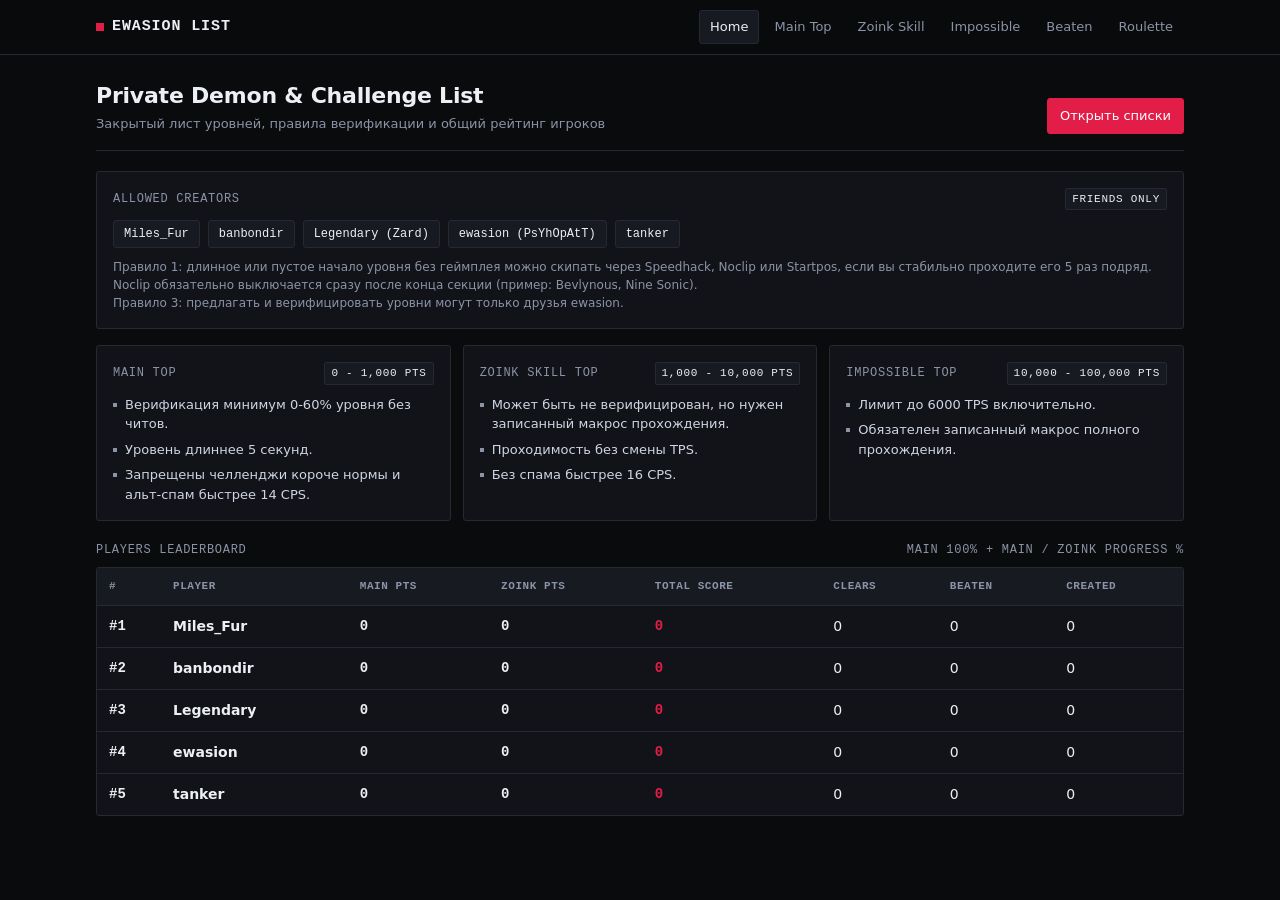
==== index.html @ d9c7afc1 "1" ====
<!DOCTYPE html>
<html lang="ru">
<head>
  <meta charset="UTF-8">
  <meta name="viewport" content="width=device-width, initial-scale=1.0">
  <title>Private GD List</title>
  <link rel="stylesheet" href="page.css">
</head>
<body>
  <header class="topbar">
    <div class="topbar-inner">
      <a href="index.html" class="brand"><span class="brand-mark"></span>EWASION LIST</a>
      <nav class="nav">
        <a href="index.html" class="active">Home</a>
        <a href="list.html#main">Main Top</a>
        <a href="list.html#zoink">Zoink Skill</a>
        <a href="list.html#impossible">Impossible</a>
        <a href="list.html#beaten">Beaten</a>
        <a href="roulette.html">Roulette</a>
      </nav>
    </div>
  </header>

  <main class="wrap" id="home-view">
    <div class="page-head">
      <div>
        <h1>Private Demon & Challenge List</h1>
        <p>Закрытый лист уровней, правила верификации и общий рейтинг игроков</p>
      </div>
      <a href="list.html#main" class="btn btn-primary">Открыть списки</a>
    </div>

    <div class="card" style="margin-bottom: 16px;">
      <div class="card-title">
        <span>Allowed Creators</span>
        <span class="range-tag">Friends Only</span>
      </div>
      <div class="creators-row">
        <span class="pill">Miles_Fur</span>
        <span class="pill">banbondir</span>
        <span class="pill">Legendary (Zard)</span>
        <span class="pill">ewasion (PsYhOpAtT)</span>
        <span class="pill">tanker</span>
      </div>
      <p class="muted" style="margin-top: 10px; font-size: 12px;">
        Правило 1: длинное или пустое начало уровня без геймплея можно скипать через Speedhack, Noclip или Startpos, если вы стабильно проходите его 5 раз подряд. Noclip обязательно выключается сразу после конца секции (пример: Bevlynous, Nine Sonic).<br>
        Правило 3: предлагать и верифицировать уровни могут только друзья ewasion.
      </p>
    </div>

    <div class="grid-3">
      <div class="card">
        <div class="card-title">
          <span>Main Top</span>
          <span class="range-tag">0 - 1,000 pts</span>
        </div>
        <ul class="rules-list">
          <li>Верификация минимум 0-60% уровня без читов.</li>
          <li>Уровень длиннее 5 секунд.</li>
          <li>Запрещены челленджи короче нормы и альт-спам быстрее 14 CPS.</li>
        </ul>
      </div>

      <div class="card">
        <div class="card-title">
          <span>Zoink Skill Top</span>
          <span class="range-tag">1,000 - 10,000 pts</span>
        </div>
        <ul class="rules-list">
          <li>Может быть не верифицирован, но нужен записанный макрос прохождения.</li>
          <li>Проходимость без смены TPS.</li>
          <li>Без спама быстрее 16 CPS.</li>
        </ul>
      </div>

      <div class="card">
        <div class="card-title">
          <span>Impossible Top</span>
          <span class="range-tag">10,000 - 100,000 pts</span>
        </div>
        <ul class="rules-list">
          <li>Лимит до 6000 TPS включительно.</li>
          <li>Обязателен записанный макрос полного прохождения.</li>
        </ul>
      </div>
    </div>

    <div class="card-title" style="margin-bottom: 8px;">
      <span>Players Leaderboard</span>
      <span class="muted">Main 100% + Main / Zoink progress %</span>
    </div>
    <div class="table-wrap">
      <table>
        <thead>
          <tr>
            <th>#</th>
            <th>Player</th>
            <th>Main Pts</th>
            <th>Zoink Pts</th>
            <th>Total Score</th>
            <th>Clears</th>
            <th>Beaten</th>
            <th>Created</th>
          </tr>
        </thead>
        <tbody id="leaderboard-body"></tbody>
      </table>
    </div>
  </main>

  <script src="data/mainlist.js"></script>
  <script src="data/zoinklist.js"></script>
  <script src="data/imposlist.js"></script>
  <script src="data/beatenlist.js"></script>
  <script src="script.js"></script>
</body>
</html>
---- page.css ----
:root {
  --bg: #0a0b0d;
  --surface: #111318;
  --surface-2: #171a21;
  --border: #242934;
  --text: #eceff4;
  --muted: #8b93a6;
  --accent: #e11d48;
  --hell: #ef4444;
  --gold: #eab308;
  --silver: #94a3b8;
  --bronze: #d97706;
  --rock: #64748b;
  --ok: #22c55e;
  --mono: "JetBrains Mono", "Consolas", "Courier New", monospace;
  --sans: system-ui, -apple-system, "Segoe UI", Roboto, sans-serif;
}

* {
  box-sizing: border-box;
  margin: 0;
  padding: 0;
}

body {
  background: var(--bg);
  color: var(--text);
  font-family: var(--sans);
  font-size: 14px;
  line-height: 1.5;
  min-height: 100vh;
}

a {
  color: inherit;
  text-decoration: none;
}

.topbar {
  position: sticky;
  top: 0;
  z-index: 20;
  background: rgba(10, 11, 13, 0.94);
  backdrop-filter: blur(8px);
  border-bottom: 1px solid var(--border);
}

.topbar-inner {
  max-width: 1120px;
  margin: 0 auto;
  padding: 0 16px;
  height: 54px;
  display: flex;
  align-items: center;
  justify-content: space-between;
  gap: 16px;
}

.brand {
  font-family: var(--mono);
  font-weight: 700;
  font-size: 15px;
  letter-spacing: 0.06em;
  display: flex;
  align-items: center;
  gap: 8px;
}

.brand-mark {
  display: inline-block;
  width: 8px;
  height: 8px;
  background: var(--accent);
}

.nav {
  display: flex;
  align-items: center;
  gap: 4px;
  overflow-x: auto;
}

.nav a {
  padding: 6px 10px;
  font-size: 13px;
  color: var(--muted);
  border-radius: 3px;
  white-space: nowrap;
  border: 1px solid transparent;
}

.nav a:hover,
.nav a.active {
  color: var(--text);
  background: var(--surface-2);
  border-color: var(--border);
}

.wrap {
  max-width: 1120px;
  margin: 0 auto;
  padding: 24px 16px 48px;
}

.page-head {
  display: flex;
  flex-wrap: wrap;
  justify-content: space-between;
  align-items: flex-end;
  gap: 12px;
  padding-bottom: 16px;
  border-bottom: 1px solid var(--border);
  margin-bottom: 20px;
}

.page-head h1 {
  font-size: 22px;
  font-weight: 700;
  letter-spacing: -0.01em;
}

.page-head p {
  color: var(--muted);
  font-size: 13px;
  margin-top: 2px;
}

.grid-3 {
  display: grid;
  grid-template-columns: repeat(3, 1fr);
  gap: 12px;
  margin-bottom: 20px;
}

.grid-2 {
  display: grid;
  grid-template-columns: repeat(2, 1fr);
  gap: 12px;
  margin-bottom: 20px;
}

.card {
  background: var(--surface);
  border: 1px solid var(--border);
  border-radius: 3px;
  padding: 16px;
}

.card-title {
  font-family: var(--mono);
  font-size: 12px;
  text-transform: uppercase;
  letter-spacing: 0.06em;
  color: var(--muted);
  margin-bottom: 10px;
  display: flex;
  justify-content: space-between;
  align-items: center;
}

.range-tag {
  color: var(--text);
  background: var(--surface-2);
  border: 1px solid var(--border);
  padding: 2px 6px;
  border-radius: 2px;
  font-size: 11px;
}

.rules-list {
  list-style: none;
  display: flex;
  flex-direction: column;
  gap: 6px;
  font-size: 13px;
  color: #cfd5e2;
}

.rules-list li {
  padding-left: 12px;
  position: relative;
}

.rules-list li::before {
  content: "";
  position: absolute;
  left: 0;
  top: 8px;
  width: 4px;
  height: 4px;
  background: var(--muted);
}

.creators-row {
  display: flex;
  flex-wrap: wrap;
  gap: 8px;
}

.pill {
  font-family: var(--mono);
  font-size: 12px;
  padding: 4px 10px;
  background: var(--surface-2);
  border: 1px solid var(--border);
  border-radius: 3px;
}

.tabs {
  display: flex;
  flex-wrap: wrap;
  gap: 6px;
  margin-bottom: 14px;
}

.tab-btn,
.btn {
  background: var(--surface);
  color: var(--muted);
  border: 1px solid var(--border);
  padding: 7px 12px;
  font-family: var(--sans);
  font-size: 13px;
  font-weight: 500;
  border-radius: 3px;
  cursor: pointer;
}

.tab-btn:hover,
.btn:hover {
  color: var(--text);
  background: var(--surface-2);
}

.tab-btn.active {
  color: var(--text);
  background: var(--surface-2);
  border-color: var(--accent);
}

.btn-primary {
  background: var(--accent);
  color: #fff;
  border-color: var(--accent);
}

.btn-primary:hover {
  background: #be123c;
  color: #fff;
}

.controls {
  display: flex;
  flex-wrap: wrap;
  gap: 10px;
  align-items: center;
  justify-content: space-between;
  margin-bottom: 14px;
}

.search-input,
.num-input,
.select-input {
  background: var(--surface);
  border: 1px solid var(--border);
  color: var(--text);
  padding: 7px 10px;
  border-radius: 3px;
  font-size: 13px;
  font-family: var(--sans);
  outline: none;
}

.search-input {
  width: 260px;
  max-width: 100%;
}

.search-input:focus,
.num-input:focus,
.select-input:focus {
  border-color: var(--muted);
}

.tier-filters {
  display: flex;
  flex-wrap: wrap;
  gap: 6px;
}

.table-wrap {
  background: var(--surface);
  border: 1px solid var(--border);
  border-radius: 3px;
  overflow-x: auto;
}

table {
  width: 100%;
  border-collapse: collapse;
  font-variant-numeric: tabular-nums;
}

th,
td {
  text-align: left;
  padding: 10px 12px;
  border-bottom: 1px solid var(--border);
  vertical-align: middle;
}

th {
  font-family: var(--mono);
  font-size: 11px;
  text-transform: uppercase;
  letter-spacing: 0.05em;
  color: var(--muted);
  background: var(--surface-2);
  white-space: nowrap;
}

tr:last-child td {
  border-bottom: none;
}

tbody tr:hover {
  background: var(--surface-2);
}

.rank-cell {
  font-family: var(--mono);
  font-weight: 700;
  width: 64px;
  white-space: nowrap;
}

.tier-HELL td:first-child {
  border-left: 3px solid var(--hell);
}

.tier-GOLD td:first-child {
  border-left: 3px solid var(--gold);
}

.tier-SILVER td:first-child {
  border-left: 3px solid var(--silver);
}

.tier-BRONZE td:first-child {
  border-left: 3px solid var(--bronze);
}

.tier-ROCK td:first-child {
  border-left: 3px solid var(--rock);
}

.tier-badge {
  font-family: var(--mono);
  font-size: 10px;
  font-weight: 700;
  padding: 2px 6px;
  border-radius: 2px;
  text-transform: uppercase;
  border: 1px solid;
  display: inline-block;
}

.badge-HELL {
  color: var(--hell);
  border-color: rgba(239, 68, 68, 0.35);
  background: rgba(239, 68, 68, 0.08);
}

.badge-GOLD {
  color: var(--gold);
  border-color: rgba(234, 179, 8, 0.35);
  background: rgba(234, 179, 8, 0.08);
}

.badge-SILVER {
  color: var(--silver);
  border-color: rgba(148, 163, 184, 0.35);
  background: rgba(148, 163, 184, 0.08);
}

.badge-BRONZE {
  color: var(--bronze);
  border-color: rgba(217, 119, 6, 0.35);
  background: rgba(217, 119, 6, 0.08);
}

.badge-ROCK {
  color: var(--rock);
  border-color: rgba(100, 116, 139, 0.35);
  background: rgba(100, 116, 139, 0.08);
}

.lvl-name {
  font-weight: 600;
  color: var(--text);
  display: inline-flex;
  align-items: center;
  gap: 8px;
}

.skip-tag {
  font-family: var(--mono);
  font-size: 10px;
  color: var(--gold);
  border: 1px solid rgba(234, 179, 8, 0.35);
  padding: 1px 5px;
  border-radius: 2px;
}

.id-btn {
  font-family: var(--mono);
  font-size: 12px;
  color: var(--muted);
  background: var(--bg);
  border: 1px solid var(--border);
  padding: 3px 7px;
  border-radius: 2px;
  cursor: pointer;
}

.id-btn:hover {
  color: var(--text);
  border-color: var(--muted);
}

.id-btn.copied {
  color: var(--ok);
  border-color: var(--ok);
}

.pts-cell {
  font-family: var(--mono);
  font-weight: 700;
  white-space: nowrap;
}

.muted {
  color: var(--muted);
}

.demon-icon {
  width: 24px;
  height: 24px;
  object-fit: contain;
  vertical-align: middle;
}

.roulette-box {
  display: grid;
  grid-template-columns: 1.2fr 1fr;
  gap: 16px;
}

.r-current {
  padding: 20px;
  background: var(--surface);
  border: 1px solid var(--border);
  border-radius: 3px;
}

.r-target {
  font-family: var(--mono);
  font-size: 36px;
  font-weight: 700;
  color: var(--accent);
  margin: 8px 0 4px;
}

.r-actions {
  display: flex;
  flex-wrap: wrap;
  gap: 8px;
  margin-top: 16px;
  align-items: center;
}

.r-log {
  list-style: none;
  display: flex;
  flex-direction: column;
  gap: 6px;
  max-height: 360px;
  overflow-y: auto;
}

.r-log li {
  display: flex;
  justify-content: space-between;
  align-items: center;
  padding: 7px 10px;
  background: var(--bg);
  border: 1px solid var(--border);
  border-radius: 2px;
  font-size: 13px;
}

.status-ok {
  color: var(--ok);
  font-family: var(--mono);
  font-size: 12px;
}

.status-skip {
  color: var(--gold);
  font-family: var(--mono);
  font-size: 12px;
}

@media (max-width: 820px) {

  .grid-3,
  .grid-2,
  .roulette-box {
    grid-template-columns: 1fr;
  }
}
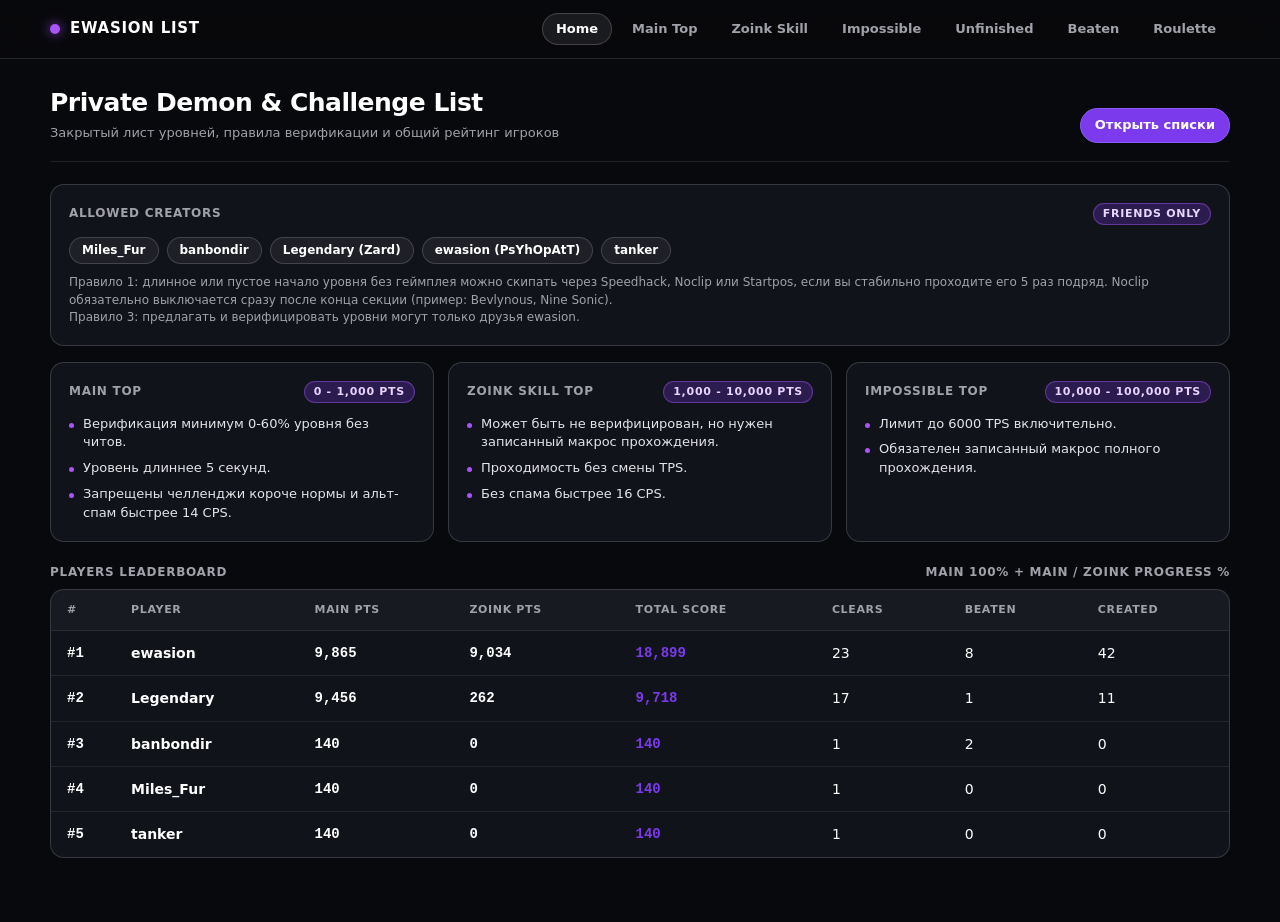
==== commit ca5c24ec: "9" ====
--- a/index.html
+++ b/index.html
@@ -15,6 +15,7 @@
         <a href="list.html#main">Main Top</a>
         <a href="list.html#zoink">Zoink Skill</a>
         <a href="list.html#impossible">Impossible</a>
+        <a href="list.html#unfinished">Unfinished</a>
         <a href="list.html#beaten">Beaten</a>
         <a href="roulette.html">Roulette</a>
       </nav>
@@ -111,6 +112,7 @@
   <script src="data/mainlist.js"></script>
   <script src="data/zoinklist.js"></script>
   <script src="data/imposlist.js"></script>
+  <script src="data/unfinishedlist.js"></script>
   <script src="data/beatenlist.js"></script>
   <script src="script.js"></script>
 </body>
--- a/page.css
+++ b/page.css
@@ -1,19 +1,19 @@
 :root {
-  --bg: #0a0b0d;
-  --surface: #111318;
-  --surface-2: #171a21;
-  --border: #242934;
-  --text: #eceff4;
-  --muted: #8b93a6;
-  --accent: #e11d48;
+  --bg: #08090c;
+  --surface: #11131a;
+  --surface-2: #181b25;
+  --border: rgba(255, 255, 255, 0.16);
+  --text: #ffffff;
+  --muted: #a1a1aa;
+  --accent: #7c3aed;
   --hell: #ef4444;
   --gold: #eab308;
-  --silver: #94a3b8;
-  --bronze: #d97706;
+  --silver: #cbd5e1;
+  --bronze: #f97316;
   --rock: #64748b;
-  --ok: #22c55e;
+  --ok: #34d399;
   --mono: "JetBrains Mono", "Consolas", "Courier New", monospace;
-  --sans: system-ui, -apple-system, "Segoe UI", Roboto, sans-serif;
+  --sans: "Inter", system-ui, -apple-system, "Segoe UI", Roboto, sans-serif;
 }
 
 * {
@@ -27,7 +27,7 @@
   color: var(--text);
   font-family: var(--sans);
   font-size: 14px;
-  line-height: 1.5;
+  line-height: 1.45;
   min-height: 100vh;
 }
 
@@ -39,17 +39,17 @@
 .topbar {
   position: sticky;
   top: 0;
-  z-index: 20;
-  background: rgba(10, 11, 13, 0.94);
-  backdrop-filter: blur(8px);
-  border-bottom: 1px solid var(--border);
+  z-index: 40;
+  background: rgba(8, 9, 12, 0.88);
+  backdrop-filter: blur(12px);
+  border-bottom: 1px solid rgba(255, 255, 255, 0.12);
 }
 
 .topbar-inner {
-  max-width: 1120px;
+  max-width: 1220px;
   margin: 0 auto;
-  padding: 0 16px;
-  height: 54px;
+  padding: 0 20px;
+  height: 58px;
   display: flex;
   align-items: center;
   justify-content: space-between;
@@ -57,49 +57,52 @@
 }
 
 .brand {
-  font-family: var(--mono);
-  font-weight: 700;
+  font-weight: 800;
   font-size: 15px;
-  letter-spacing: 0.06em;
-  display: flex;
-  align-items: center;
-  gap: 8px;
+  letter-spacing: 0.05em;
+  display: flex;
+  align-items: center;
+  gap: 10px;
 }
 
 .brand-mark {
   display: inline-block;
-  width: 8px;
-  height: 8px;
-  background: var(--accent);
+  width: 10px;
+  height: 10px;
+  border-radius: 999px;
+  background: #a855f7;
+  box-shadow: 0 0 12px rgba(168, 85, 247, 0.85);
 }
 
 .nav {
   display: flex;
   align-items: center;
-  gap: 4px;
+  gap: 6px;
   overflow-x: auto;
 }
 
 .nav a {
-  padding: 6px 10px;
+  padding: 6px 13px;
   font-size: 13px;
+  font-weight: 600;
   color: var(--muted);
-  border-radius: 3px;
+  border-radius: 999px;
   white-space: nowrap;
   border: 1px solid transparent;
+  transition: 0.15s ease;
 }
 
 .nav a:hover,
 .nav a.active {
-  color: var(--text);
-  background: var(--surface-2);
-  border-color: var(--border);
+  color: #ffffff;
+  background: rgba(255, 255, 255, 0.08);
+  border-color: rgba(255, 255, 255, 0.18);
 }
 
 .wrap {
-  max-width: 1120px;
+  max-width: 1220px;
   margin: 0 auto;
-  padding: 24px 16px 48px;
+  padding: 26px 20px 64px;
 }
 
 .page-head {
@@ -107,63 +110,56 @@
   flex-wrap: wrap;
   justify-content: space-between;
   align-items: flex-end;
-  gap: 12px;
-  padding-bottom: 16px;
-  border-bottom: 1px solid var(--border);
-  margin-bottom: 20px;
+  gap: 14px;
+  padding-bottom: 18px;
+  border-bottom: 1px solid rgba(255, 255, 255, 0.1);
+  margin-bottom: 22px;
 }
 
 .page-head h1 {
-  font-size: 22px;
-  font-weight: 700;
-  letter-spacing: -0.01em;
+  font-size: 25px;
+  font-weight: 800;
+  letter-spacing: -0.02em;
 }
 
 .page-head p {
   color: var(--muted);
   font-size: 13px;
-  margin-top: 2px;
+  margin-top: 3px;
 }
 
 .grid-3 {
   display: grid;
   grid-template-columns: repeat(3, 1fr);
-  gap: 12px;
-  margin-bottom: 20px;
-}
-
-.grid-2 {
-  display: grid;
-  grid-template-columns: repeat(2, 1fr);
-  gap: 12px;
-  margin-bottom: 20px;
+  gap: 14px;
+  margin-bottom: 22px;
 }
 
 .card {
   background: var(--surface);
   border: 1px solid var(--border);
-  border-radius: 3px;
-  padding: 16px;
+  border-radius: 14px;
+  padding: 18px;
 }
 
 .card-title {
-  font-family: var(--mono);
   font-size: 12px;
+  font-weight: 700;
   text-transform: uppercase;
   letter-spacing: 0.06em;
   color: var(--muted);
-  margin-bottom: 10px;
+  margin-bottom: 12px;
   display: flex;
   justify-content: space-between;
   align-items: center;
 }
 
 .range-tag {
-  color: var(--text);
-  background: var(--surface-2);
-  border: 1px solid var(--border);
-  padding: 2px 6px;
-  border-radius: 2px;
+  color: #e9d5ff;
+  background: rgba(124, 58, 237, 0.25);
+  border: 1px solid rgba(168, 85, 247, 0.45);
+  padding: 2px 9px;
+  border-radius: 999px;
   font-size: 11px;
 }
 
@@ -171,13 +167,13 @@
   list-style: none;
   display: flex;
   flex-direction: column;
-  gap: 6px;
+  gap: 7px;
   font-size: 13px;
-  color: #cfd5e2;
+  color: #e4e4e7;
 }
 
 .rules-list li {
-  padding-left: 12px;
+  padding-left: 14px;
   position: relative;
 }
 
@@ -186,9 +182,10 @@
   position: absolute;
   left: 0;
   top: 8px;
-  width: 4px;
-  height: 4px;
-  background: var(--muted);
+  width: 5px;
+  height: 5px;
+  border-radius: 999px;
+  background: #a855f7;
 }
 
 .creators-row {
@@ -198,18 +195,18 @@
 }
 
 .pill {
-  font-family: var(--mono);
   font-size: 12px;
-  padding: 4px 10px;
-  background: var(--surface-2);
-  border: 1px solid var(--border);
-  border-radius: 3px;
+  font-weight: 600;
+  padding: 4px 12px;
+  background: rgba(255, 255, 255, 0.06);
+  border: 1px solid rgba(255, 255, 255, 0.16);
+  border-radius: 999px;
 }
 
 .tabs {
   display: flex;
   flex-wrap: wrap;
-  gap: 6px;
+  gap: 8px;
   margin-bottom: 14px;
 }
 
@@ -217,69 +214,70 @@
 .btn {
   background: var(--surface);
   color: var(--muted);
-  border: 1px solid var(--border);
-  padding: 7px 12px;
+  border: 1px solid rgba(255, 255, 255, 0.16);
+  padding: 7px 14px;
   font-family: var(--sans);
   font-size: 13px;
-  font-weight: 500;
-  border-radius: 3px;
+  font-weight: 600;
+  border-radius: 999px;
   cursor: pointer;
+  transition: 0.15s ease;
 }
 
 .tab-btn:hover,
 .btn:hover {
-  color: var(--text);
+  color: #ffffff;
   background: var(--surface-2);
+  border-color: rgba(255, 255, 255, 0.3);
 }
 
 .tab-btn.active {
-  color: var(--text);
-  background: var(--surface-2);
-  border-color: var(--accent);
+  color: #ffffff;
+  background: rgba(124, 58, 237, 0.28);
+  border-color: #a855f7;
 }
 
 .btn-primary {
-  background: var(--accent);
-  color: #fff;
-  border-color: var(--accent);
+  background: #7c3aed;
+  color: #ffffff;
+  border-color: #8b5cf6;
 }
 
 .btn-primary:hover {
-  background: #be123c;
-  color: #fff;
+  background: #6d28d9;
 }
 
 .controls {
   display: flex;
   flex-wrap: wrap;
-  gap: 10px;
+  gap: 12px;
   align-items: center;
   justify-content: space-between;
-  margin-bottom: 14px;
+  margin-bottom: 18px;
 }
 
 .search-input,
 .num-input,
 .select-input {
   background: var(--surface);
-  border: 1px solid var(--border);
-  color: var(--text);
-  padding: 7px 10px;
-  border-radius: 3px;
+  border: 1px solid rgba(255, 255, 255, 0.18);
+  color: #ffffff;
+  padding: 9px 14px;
+  border-radius: 999px;
   font-size: 13px;
   font-family: var(--sans);
   outline: none;
 }
 
 .search-input {
-  width: 260px;
+  width: 300px;
   max-width: 100%;
 }
 
 .search-input:focus,
 .num-input:focus,
 .select-input:focus {
-  border-color: var(--muted);
+  border-color: #a855f7;
 }
 
 .tier-filters {
@@ -291,7 +289,7 @@
 .table-wrap {
   background: var(--surface);
   border: 1px solid var(--border);
-  border-radius: 3px;
+  border-radius: 14px;
   overflow-x: auto;
 }
 
@@ -304,150 +302,442 @@
 th,
 td {
   text-align: left;
-  padding: 10px 12px;
-  border-bottom: 1px solid var(--border);
+  padding: 12px 16px;
+  border-bottom: 1px solid rgba(255, 255, 255, 0.08);
   vertical-align: middle;
 }
 
 th {
-  font-family: var(--mono);
   font-size: 11px;
+  font-weight: 700;
   text-transform: uppercase;
-  letter-spacing: 0.05em;
+  letter-spacing: 0.06em;
   color: var(--muted);
-  background: var(--surface-2);
-  white-space: nowrap;
+  background: rgba(255, 255, 255, 0.03);
 }
 
 tr:last-child td {
   border-bottom: none;
-}
-
-tbody tr:hover {
-  background: var(--surface-2);
 }
 
 .rank-cell {
   font-family: var(--mono);
   font-weight: 700;
   width: 64px;
-  white-space: nowrap;
-}
-
-.tier-HELL td:first-child {
-  border-left: 3px solid var(--hell);
-}
-
-.tier-GOLD td:first-child {
-  border-left: 3px solid var(--gold);
-}
-
-.tier-SILVER td:first-child {
-  border-left: 3px solid var(--silver);
-}
-
-.tier-BRONZE td:first-child {
-  border-left: 3px solid var(--bronze);
-}
-
-.tier-ROCK td:first-child {
-  border-left: 3px solid var(--rock);
-}
-
-.tier-badge {
-  font-family: var(--mono);
-  font-size: 10px;
-  font-weight: 700;
-  padding: 2px 6px;
-  border-radius: 2px;
-  text-transform: uppercase;
-  border: 1px solid;
-  display: inline-block;
-}
-
-.badge-HELL {
-  color: var(--hell);
-  border-color: rgba(239, 68, 68, 0.35);
-  background: rgba(239, 68, 68, 0.08);
-}
-
-.badge-GOLD {
-  color: var(--gold);
-  border-color: rgba(234, 179, 8, 0.35);
-  background: rgba(234, 179, 8, 0.08);
-}
-
-.badge-SILVER {
-  color: var(--silver);
-  border-color: rgba(148, 163, 184, 0.35);
-  background: rgba(148, 163, 184, 0.08);
-}
-
-.badge-BRONZE {
-  color: var(--bronze);
-  border-color: rgba(217, 119, 6, 0.35);
-  background: rgba(217, 119, 6, 0.08);
-}
-
-.badge-ROCK {
-  color: var(--rock);
-  border-color: rgba(100, 116, 139, 0.35);
-  background: rgba(100, 116, 139, 0.08);
-}
-
-.lvl-name {
-  font-weight: 600;
-  color: var(--text);
-  display: inline-flex;
-  align-items: center;
-  gap: 8px;
-}
-
-.skip-tag {
-  font-family: var(--mono);
-  font-size: 10px;
-  color: var(--gold);
-  border: 1px solid rgba(234, 179, 8, 0.35);
-  padding: 1px 5px;
-  border-radius: 2px;
-}
-
-.id-btn {
-  font-family: var(--mono);
-  font-size: 12px;
-  color: var(--muted);
-  background: var(--bg);
-  border: 1px solid var(--border);
-  padding: 3px 7px;
-  border-radius: 2px;
-  cursor: pointer;
-}
-
-.id-btn:hover {
-  color: var(--text);
-  border-color: var(--muted);
-}
-
-.id-btn.copied {
-  color: var(--ok);
-  border-color: var(--ok);
 }
 
 .pts-cell {
   font-family: var(--mono);
   font-weight: 700;
-  white-space: nowrap;
 }
 
 .muted {
   color: var(--muted);
 }
 
+.ill-list {
+  display: flex;
+  flex-direction: column;
+  gap: 14px;
+  font-variant-numeric: tabular-nums;
+}
+
+.ill-card {
+  position: relative;
+  overflow: hidden;
+  border-radius: 14px;
+  border: 1px solid rgba(255, 255, 255, 0.22);
+  background: linear-gradient(135deg, #13151e 0%, #0b0c11 100%);
+  box-shadow: 0 8px 26px rgba(0, 0, 0, 0.45);
+  transition: transform 0.15s ease, border-color 0.15s ease;
+}
+
+.ill-card:hover {
+  border-color: rgba(255, 255, 255, 0.42);
+}
+
+.ill-card.compact {
+  border-color: rgba(255, 255, 255, 0.14);
+}
+
+.ill-card.compact.tier-HELL {
+  border-left: 4px solid var(--hell);
+}
+
+.ill-card.compact.tier-GOLD {
+  border-left: 4px solid var(--gold);
+}
+
+.ill-card.compact.tier-SILVER {
+  border-left: 4px solid var(--silver);
+}
+
+.ill-card.compact.tier-BRONZE {
+  border-left: 4px solid var(--bronze);
+}
+
+.ill-card.compact.tier-ROCK {
+  border-left: 4px solid var(--rock);
+}
+
+.ill-bg-img {
+  position: absolute;
+  inset: 0;
+  width: 100%;
+  height: 100%;
+  object-fit: cover;
+  filter: brightness(0.62) saturate(1.15);
+  z-index: 0;
+  pointer-events: none;
+}
+
+.ill-bg-overlay {
+  position: absolute;
+  inset: 0;
+  background: linear-gradient(90deg, rgba(10, 11, 16, 0.22) 0%, rgba(10, 11, 16, 0.62) 26%, rgba(10, 11, 16, 0.72) 100%);
+  z-index: 1;
+  pointer-events: none;
+}
+
+.ill-main {
+  position: relative;
+  z-index: 2;
+  display: flex;
+  align-items: stretch;
+  gap: 18px;
+  padding: 10px;
+  min-height: 164px;
+}
+
+.ill-card.compact .ill-main {
+  min-height: 0;
+  padding: 14px 18px;
+}
+
+.ill-thumb {
+  width: 264px;
+  height: 144px;
+  flex-shrink: 0;
+  border-radius: 10px;
+  overflow: hidden;
+  border: 1px solid rgba(255, 255, 255, 0.26);
+  background: #07080b;
+  box-shadow: 0 6px 20px rgba(0, 0, 0, 0.7);
+  display: flex;
+  align-items: center;
+  justify-content: center;
+}
+
+.ill-thumb img,
+.ill-thumb video {
+  width: 100%;
+  height: 100%;
+  object-fit: cover;
+  display: block;
+}
+
+.ill-thumb.no-img::after {
+  content: "NO PREVIEW";
+  font-family: var(--mono);
+  font-size: 11px;
+  letter-spacing: 0.1em;
+  color: rgba(255, 255, 255, 0.28);
+}
+
+.ill-body {
+  flex: 1;
+  min-width: 0;
+  display: flex;
+  flex-direction: column;
+  justify-content: space-between;
+  padding: 4px 0;
+}
+
+.ill-card.compact .ill-body {
+  justify-content: center;
+  gap: 6px;
+  padding: 0;
+}
+
+.ill-title-row {
+  display: flex;
+  flex-wrap: wrap;
+  align-items: center;
+  gap: 10px;
+}
+
+.ill-title {
+  font-size: 24px;
+  font-weight: 800;
+  letter-spacing: -0.015em;
+  color: #ffffff;
+  text-shadow: 0 2px 10px rgba(0, 0, 0, 0.95);
+}
+
+.ill-card.compact .ill-title {
+  font-size: 18px;
+  font-weight: 700;
+}
+
+.ill-wr-pill {
+  font-size: 12px;
+  font-weight: 600;
+  padding: 3px 12px;
+  border-radius: 999px;
+  background: rgba(88, 28, 135, 0.72);
+  border: 1px solid rgba(192, 132, 252, 0.7);
+  color: #f3e8ff;
+  backdrop-filter: blur(6px);
+}
+
+.ill-wr-pill.verified {
+  background: rgba(6, 78, 59, 0.72);
+  border-color: rgba(52, 211, 153, 0.65);
+  color: #d1fae5;
+}
+
+.ill-creator {
+  font-size: 14px;
+  color: rgba(255, 255, 255, 0.86);
+  margin-top: 2px;
+  text-shadow: 0 1px 6px rgba(0, 0, 0, 0.9);
+}
+
+.ill-tags {
+  display: flex;
+  flex-wrap: wrap;
+  gap: 7px;
+  margin-top: 8px;
+}
+
+.ill-pill {
+  font-size: 11.5px;
+  font-weight: 600;
+  padding: 3px 12px;
+  border-radius: 999px;
+  border: 1px solid rgba(129, 140, 248, 0.7);
+  background: rgba(55, 48, 163, 0.65);
+  color: #e0e7ff;
+  backdrop-filter: blur(4px);
+}
+
+.ill-pill-HELL {
+  background: rgba(153, 27, 27, 0.68);
+  border-color: rgba(248, 113, 113, 0.78);
+  color: #fee2e2;
+}
+
+.ill-pill-GOLD {
+  background: rgba(133, 77, 14, 0.68);
+  border-color: rgba(250, 204, 21, 0.78);
+  color: #fef08a;
+}
+
+.ill-pill-SILVER {
+  background: rgba(51, 65, 85, 0.72);
+  border-color: rgba(203, 213, 225, 0.72);
+  color: #f8fafc;
+}
+
+.ill-pill-BRONZE {
+  background: rgba(124, 45, 18, 0.68);
+  border-color: rgba(251, 146, 60, 0.78);
+  color: #ffedd5;
+}
+
+.ill-pill-ROCK {
+  background: rgba(30, 41, 59, 0.75);
+  border-color: rgba(148, 163, 184, 0.65);
+  color: #cbd5e1;
+}
+
+.ill-pill-skip {
+  background: rgba(146, 64, 14, 0.65);
+  border-color: rgba(251, 191, 36, 0.8);
+  color: #fef3c7;
+}
+
+.id-btn {
+  font-family: var(--sans);
+  font-size: 11.5px;
+  font-weight: 600;
+  color: #dbeafe;
+  background: rgba(30, 64, 175, 0.65);
+  border: 1px solid rgba(96, 165, 250, 0.78);
+  padding: 3px 12px;
+  border-radius: 999px;
+  cursor: pointer;
+  backdrop-filter: blur(4px);
+}
+
+.id-btn:hover {
+  background: rgba(37, 99, 235, 0.78);
+  color: #ffffff;
+}
+
+.id-btn.copied {
+  color: #d1fae5;
+  background: rgba(6, 95, 70, 0.85);
+  border-color: var(--ok);
+}
+
+.ill-right {
+  display: flex;
+  flex-direction: column;
+  justify-content: space-between;
+  align-items: flex-end;
+  text-align: right;
+  flex-shrink: 0;
+  padding: 4px 8px;
+}
+
+.ill-stat-top {
+  font-size: 21px;
+  font-weight: 800;
+  color: #ffffff;
+  line-height: 1.15;
+  text-shadow: 0 2px 10px rgba(0, 0, 0, 0.95);
+}
+
+.ill-card.compact .ill-stat-top {
+  font-size: 16px;
+}
+
+.ill-pts {
+  font-size: 14px;
+  font-weight: 700;
+  color: #4ade80;
+  margin-top: 3px;
+  text-shadow: 0 1px 8px rgba(0, 0, 0, 0.95);
+}
+
+.details-btn {
+  background: none;
+  border: none;
+  color: rgba(255, 255, 255, 0.88);
+  font-size: 12px;
+  font-weight: 500;
+  font-family: var(--sans);
+  cursor: pointer;
+  padding: 6px 0 0;
+  text-shadow: 0 1px 6px rgba(0, 0, 0, 0.95);
+}
+
+.details-btn:hover {
+  color: #ffffff;
+  text-decoration: underline;
+}
+
+.ill-details {
+  display: none;
+  position: relative;
+  z-index: 2;
+  padding: 14px 18px;
+  background: rgba(6, 7, 10, 0.9);
+  border-top: 1px solid rgba(255, 255, 255, 0.14);
+  font-size: 13px;
+  gap: 24px;
+  flex-wrap: wrap;
+}
+
+.ill-card.open .ill-details {
+  display: flex;
+}
+
+.detail-item {
+  display: flex;
+  flex-direction: column;
+  gap: 3px;
+}
+
+.detail-label {
+  font-size: 10px;
+  font-weight: 700;
+  text-transform: uppercase;
+  letter-spacing: 0.06em;
+  color: var(--muted);
+}
+
+.demon-slot {
+  width: 46px;
+  height: 46px;
+  flex-shrink: 0;
+  display: flex;
+  align-items: center;
+  justify-content: center;
+  background: rgba(255, 255, 255, 0.04);
+  border: 1px solid rgba(255, 255, 255, 0.14);
+  border-radius: 10px;
+}
+
 .demon-icon {
-  width: 24px;
-  height: 24px;
+  width: 32px;
+  height: 32px;
   object-fit: contain;
-  vertical-align: middle;
+}
+
+@keyframes top1-glow {
+
+  0%,
+  100% {
+    box-shadow: 0 0 18px rgba(255, 42, 85, 0.25), 0 8px 26px rgba(0, 0, 0, 0.5);
+  }
+
+  50% {
+    box-shadow: 0 0 34px rgba(255, 42, 85, 0.55), 0 8px 26px rgba(0, 0, 0, 0.5);
+  }
+}
+
+@keyframes top1-zoink-glow {
+
+  0%,
+  100% {
+    box-shadow: 0 0 18px rgba(56, 189, 248, 0.25), 0 8px 26px rgba(0, 0, 0, 0.5);
+  }
+
+  50% {
+    box-shadow: 0 0 34px rgba(168, 85, 247, 0.55), 0 8px 26px rgba(0, 0, 0, 0.5);
+  }
+}
+
+@keyframes top1-impos-glow {
+
+  0%,
+  100% {
+    box-shadow: 0 0 20px rgba(255, 30, 66, 0.35), 0 8px 26px rgba(0, 0, 0, 0.5);
+  }
+
+  50% {
+    box-shadow: 0 0 40px rgba(255, 30, 66, 0.75), 0 8px 26px rgba(0, 0, 0, 0.5);
+  }
+}
+
+.ill-card.top-1 {
+  border-color: rgba(255, 42, 85, 0.8);
+  animation: top1-glow 2.5s ease-in-out infinite;
+}
+
+.ill-card.top-1 .ill-title {
+  font-size: 26px;
+  text-shadow: 0 0 18px rgba(255, 42, 85, 0.85), 0 2px 8px #000;
+}
+
+.ill-card.top-1-zoink {
+  border-color: rgba(56, 189, 248, 0.85);
+  animation: top1-zoink-glow 2.5s ease-in-out infinite;
+}
+
+.ill-card.top-1-zoink .ill-title {
+  text-shadow: 0 0 18px rgba(56, 189, 248, 0.85), 0 2px 8px #000;
+}
+
+.ill-card.top-1-impos {
+  border-color: rgba(255, 30, 66, 0.9);
+  animation: top1-impos-glow 2s ease-in-out infinite;
+}
+
+.ill-card.top-1-impos .ill-title {
+  text-shadow: 0 0 22px rgba(255, 30, 66, 0.95), 0 2px 8px #000;
 }
 
 .roulette-box {
@@ -457,17 +747,17 @@
 }
 
 .r-current {
-  padding: 20px;
+  padding: 22px;
   background: var(--surface);
   border: 1px solid var(--border);
-  border-radius: 3px;
+  border-radius: 14px;
 }
 
 .r-target {
   font-family: var(--mono);
-  font-size: 36px;
-  font-weight: 700;
-  color: var(--accent);
+  font-size: 38px;
+  font-weight: 800;
+  color: #a855f7;
   margin: 8px 0 4px;
 }
 
@@ -483,7 +773,7 @@
   list-style: none;
   display: flex;
   flex-direction: column;
-  gap: 6px;
+  gap: 7px;
   max-height: 360px;
   overflow-y: auto;
 }
@@ -492,10 +782,10 @@
   display: flex;
   justify-content: space-between;
   align-items: center;
-  padding: 7px 10px;
-  background: var(--bg);
-  border: 1px solid var(--border);
-  border-radius: 2px;
+  padding: 8px 12px;
+  background: rgba(255, 255, 255, 0.03);
+  border: 1px solid rgba(255, 255, 255, 0.1);
+  border-radius: 10px;
   font-size: 13px;
 }
 
@@ -514,8 +804,57 @@
 @media (max-width: 820px) {
 
   .grid-3,
-  .grid-2,
   .roulette-box {
     grid-template-columns: 1fr;
   }
-}
+
+  .ill-main {
+    flex-direction: column;
+    gap: 12px;
+    min-height: 0;
+  }
+
+  .ill-thumb {
+    width: 100%;
+    height: 180px;
+  }
+
+  .ill-right {
+    flex-direction: row;
+    align-items: center;
+    padding: 0;
+  }
+}
+
+.ill-pill-building {
+  background: rgba(146, 64, 14, 0.65);
+  border-color: rgba(251, 146, 60, 0.78);
+  color: #ffedd5;
+}
+
+.ill-pill-verifying {
+  background: rgba(8, 145, 178, 0.55);
+  border-color: rgba(34, 211, 238, 0.78);
+  color: #cffafe;
+}
+
+@keyframes top1-unfin-glow {
+
+  0%,
+  100% {
+    box-shadow: 0 0 18px rgba(249, 115, 22, 0.25), 0 8px 26px rgba(0, 0, 0, 0.5);
+  }
+
+  50% {
+    box-shadow: 0 0 34px rgba(251, 191, 36, 0.5), 0 8px 26px rgba(0, 0, 0, 0.5);
+  }
+}
+
+.ill-card.top-1-unfinished {
+  border-color: rgba(251, 146, 60, 0.85);
+  animation: top1-unfin-glow 2.5s ease-in-out infinite;
+}
+
+.ill-card.top-1-unfinished .ill-title {
+  text-shadow: 0 0 18px rgba(249, 115, 22, 0.85), 0 2px 8px #000;
+}
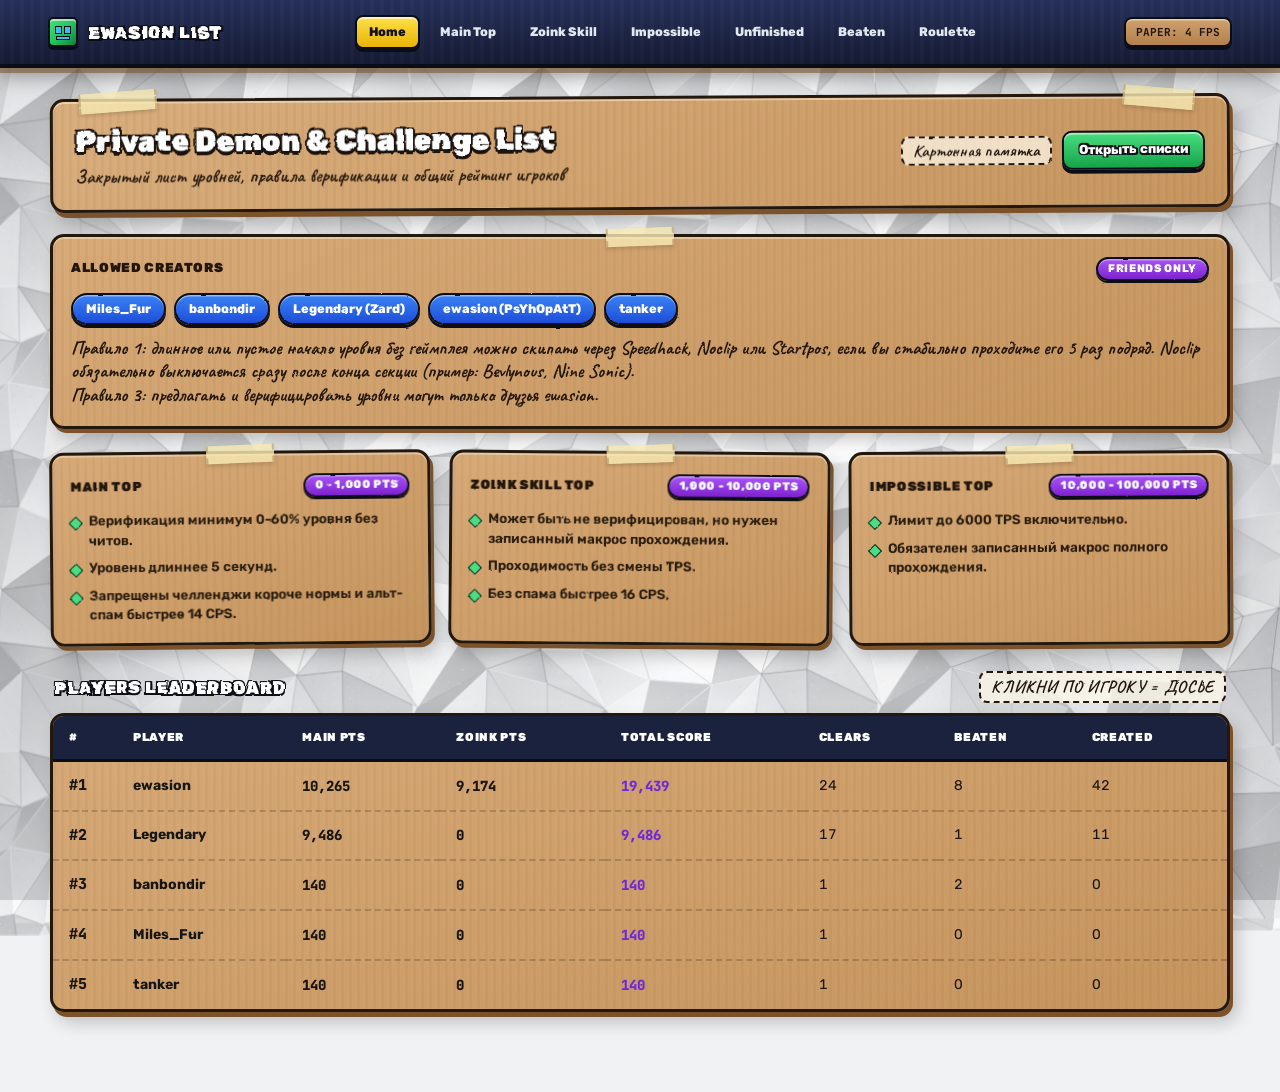
==== commit d99bee93: "11" ====
--- a/index.html
+++ b/index.html
@@ -4,12 +4,18 @@
   <meta charset="UTF-8">
   <meta name="viewport" content="width=device-width, initial-scale=1.0">
   <title>Private GD List</title>
+  <link rel="preconnect" href="https://fonts.googleapis.com">
+  <link rel="preconnect" href="https://fonts.gstatic.com" crossorigin>
+  <link href="https://fonts.googleapis.com/css2?family=Caveat:wght@600;700&family=JetBrains+Mono:wght@600;700;800&family=Rubik:wght@600;700;800;900&display=swap" rel="stylesheet">
   <link rel="stylesheet" href="page.css">
 </head>
 <body>
   <header class="topbar">
     <div class="topbar-inner">
-      <a href="index.html" class="brand"><span class="brand-mark"></span>EWASION LIST</a>
+      <a href="index.html" class="brand">
+        <span class="gd-cube-icon"><span class="gd-cube-mouth"></span></span>
+        <span class="crumple-strong gd-outline-sm">EWASION LIST</span>
+      </a>
       <nav class="nav">
         <a href="index.html" class="active">Home</a>
         <a href="list.html#main">Main Top</a>
@@ -19,31 +25,35 @@
         <a href="list.html#beaten">Beaten</a>
         <a href="roulette.html">Roulette</a>
       </nav>
+      <button type="button" class="motion-toggle" id="motion-toggle">PAPER: 4 FPS</button>
     </div>
   </header>
 
   <main class="wrap" id="home-view">
     <div class="page-head">
       <div>
-        <h1>Private Demon & Challenge List</h1>
-        <p>Закрытый лист уровней, правила верификации и общий рейтинг игроков</p>
+        <h1 class="crumple-strong">Private Demon & Challenge List</h1>
+        <p class="crumple-soft">Закрытый лист уровней, правила верификации и общий рейтинг игроков</p>
       </div>
-      <a href="list.html#main" class="btn btn-primary">Открыть списки</a>
+      <div style="display: flex; gap: 10px; align-items: center; flex-wrap: wrap;">
+        <button type="button" class="gd-spike-badge crumple-soft" data-popup-note="rules">Картонная памятка</button>
+        <a href="list.html#main" class="btn btn-primary">Открыть списки</a>
+      </div>
     </div>
 
-    <div class="card" style="margin-bottom: 16px;">
+    <div class="card" style="margin-bottom: 22px;">
       <div class="card-title">
-        <span>Allowed Creators</span>
-        <span class="range-tag">Friends Only</span>
+        <span class="crumple-soft">Allowed Creators</span>
+        <span class="range-tag crumple-soft">Friends Only</span>
       </div>
       <div class="creators-row">
-        <span class="pill">Miles_Fur</span>
-        <span class="pill">banbondir</span>
-        <span class="pill">Legendary (Zard)</span>
-        <span class="pill">ewasion (PsYhOpAtT)</span>
-        <span class="pill">tanker</span>
+        <span class="pill crumple-soft" data-player-card="Miles_Fur">Miles_Fur</span>
+        <span class="pill crumple-soft" data-player-card="banbondir">banbondir</span>
+        <span class="pill crumple-soft" data-player-card="Legendary">Legendary (Zard)</span>
+        <span class="pill crumple-soft" data-player-card="ewasion">ewasion (PsYhOpAtT)</span>
+        <span class="pill crumple-soft" data-player-card="tanker">tanker</span>
       </div>
-      <p class="muted" style="margin-top: 10px; font-size: 12px;">
+      <p class="crumple-soft" style="margin-top: 12px; font-family: var(--hand); font-size: 19px; font-weight: 700; line-height: 1.25;">
         Правило 1: длинное или пустое начало уровня без геймплея можно скипать через Speedhack, Noclip или Startpos, если вы стабильно проходите его 5 раз подряд. Noclip обязательно выключается сразу после конца секции (пример: Bevlynous, Nine Sonic).<br>
         Правило 3: предлагать и верифицировать уровни могут только друзья ewasion.
       </p>
@@ -52,10 +62,10 @@
     <div class="grid-3">
       <div class="card">
         <div class="card-title">
-          <span>Main Top</span>
-          <span class="range-tag">0 - 1,000 pts</span>
+          <span class="crumple-soft">Main Top</span>
+          <span class="range-tag crumple-soft">0 - 1,000 pts</span>
         </div>
-        <ul class="rules-list">
+        <ul class="rules-list crumple-soft">
           <li>Верификация минимум 0-60% уровня без читов.</li>
           <li>Уровень длиннее 5 секунд.</li>
           <li>Запрещены челленджи короче нормы и альт-спам быстрее 14 CPS.</li>
@@ -64,10 +74,10 @@
 
       <div class="card">
         <div class="card-title">
-          <span>Zoink Skill Top</span>
-          <span class="range-tag">1,000 - 10,000 pts</span>
+          <span class="crumple-soft">Zoink Skill Top</span>
+          <span class="range-tag crumple-soft">1,000 - 10,000 pts</span>
         </div>
-        <ul class="rules-list">
+        <ul class="rules-list crumple-soft">
           <li>Может быть не верифицирован, но нужен записанный макрос прохождения.</li>
           <li>Проходимость без смены TPS.</li>
           <li>Без спама быстрее 16 CPS.</li>
@@ -76,19 +86,19 @@
 
       <div class="card">
         <div class="card-title">
-          <span>Impossible Top</span>
-          <span class="range-tag">10,000 - 100,000 pts</span>
+          <span class="crumple-soft">Impossible Top</span>
+          <span class="range-tag crumple-soft">10,000 - 100,000 pts</span>
         </div>
-        <ul class="rules-list">
+        <ul class="rules-list crumple-soft">
           <li>Лимит до 6000 TPS включительно.</li>
           <li>Обязателен записанный макрос полного прохождения.</li>
         </ul>
       </div>
     </div>
 
-    <div class="card-title" style="margin-bottom: 8px;">
-      <span>Players Leaderboard</span>
-      <span class="muted">Main 100% + Main / Zoink progress %</span>
+    <div class="card-title" style="margin-bottom: 10px; padding: 0 4px;">
+      <span class="crumple-strong gd-outline-sm" style="font-size: 17px;">Players Leaderboard</span>
+      <span class="gd-spike-badge crumple-soft" data-popup-note="leaderboard">Кликни по игроку = досье</span>
     </div>
     <div class="table-wrap">
       <table>
--- a/page.css
+++ b/page.css
@@ -1,19 +1,28 @@
 :root {
-  --bg: #08090c;
-  --surface: #11131a;
-  --surface-2: #181b25;
-  --border: rgba(255, 255, 255, 0.16);
-  --text: #ffffff;
-  --muted: #a1a1aa;
-  --accent: #7c3aed;
+  --paper: #f1f2f4;
+  --ink: #171412;
+  --muted-ink: #4b3d30;
+  --cardboard: #cfa16e;
+  --cardboard-dark: #b3804c;
+  --cardboard-edge: #7b5229;
+  --cardboard-ink: #24170c;
+  --tape: rgba(247, 232, 178, 0.82);
+  --gd-bg: #15192b;
+  --gd-bg-2: #1f2744;
+  --gd-border: #0e1017;
+  --gd-green: #4ade80;
+  --gd-green-dark: #16a34a;
+  --gd-cyan: #38bdf8;
+  --gd-purple: #a855f7;
   --hell: #ef4444;
-  --gold: #eab308;
-  --silver: #cbd5e1;
-  --bronze: #f97316;
-  --rock: #64748b;
+  --gold: #facc15;
+  --silver: #e2e8f0;
+  --bronze: #fb923c;
+  --rock: #94a3b8;
   --ok: #34d399;
-  --mono: "JetBrains Mono", "Consolas", "Courier New", monospace;
-  --sans: "Inter", system-ui, -apple-system, "Segoe UI", Roboto, sans-serif;
+  --mono: "JetBrains Mono", "Consolas", monospace;
+  --sans: "Rubik", system-ui, -apple-system, "Segoe UI", sans-serif;
+  --hand: "Caveat", cursive, sans-serif;
 }
 
 * {
@@ -22,13 +31,19 @@
   padding: 0;
 }
 
+html,
 body {
-  background: var(--bg);
-  color: var(--text);
+  overflow-x: hidden;
+}
+
+body {
+  background-color: var(--paper);
+  color: var(--ink);
   font-family: var(--sans);
   font-size: 14px;
   line-height: 1.45;
   min-height: 100vh;
+  position: relative;
 }
 
 a {
@@ -36,42 +51,184 @@
   text-decoration: none;
 }
 
+/* === ЖИВОЙ ФОН ИЗ МЯТОЙ БУМАГИ === */
+.paper-backdrop {
+  position: fixed;
+  inset: -28px;
+  z-index: -2;
+  pointer-events: none;
+  background-color: #eaecf0;
+  background-size: 460px 460px;
+  background-repeat: repeat;
+  filter: contrast(1.06) brightness(0.98);
+}
+
+.paper-vignette {
+  position: fixed;
+  inset: 0;
+  z-index: -1;
+  pointer-events: none;
+  background: radial-gradient(circle at 50% 30%, transparent 45%, rgba(20, 22, 28, 0.16) 100%);
+}
+
+html[data-boil="0"] .paper-backdrop { background-position: 0px 0px; transform: scale(1.01) rotate(0deg); }
+html[data-boil="1"] .paper-backdrop { background-position: 22px -15px; transform: scale(1.015) rotate(0.25deg); }
+html[data-boil="2"] .paper-backdrop { background-position: -18px 24px; transform: scale(1.01) rotate(-0.22deg); }
+html[data-boil="3"] .paper-backdrop { background-position: 14px 12px; transform: scale(1.018) rotate(0.15deg); }
+
+/* === ПОМЯТЫЙ АНИМИРОВАННЫЙ ТЕКСТ === */
+html[data-boil="0"] .crumple-strong { filter: url(#crumple-strong-0); }
+html[data-boil="1"] .crumple-strong { filter: url(#crumple-strong-1); }
+html[data-boil="2"] .crumple-strong { filter: url(#crumple-strong-2); }
+html[data-boil="3"] .crumple-strong { filter: url(#crumple-strong-3); }
+
+html[data-boil="0"] .crumple-soft { filter: url(#crumple-soft-0); }
+html[data-boil="1"] .crumple-soft { filter: url(#crumple-soft-1); }
+html[data-boil="2"] .crumple-soft { filter: url(#crumple-soft-2); }
+html[data-boil="3"] .crumple-soft { filter: url(#crumple-soft-3); }
+
+html[data-boil="off"] .crumple-strong,
+html[data-boil="off"] .crumple-soft {
+  filter: none;
+}
+
+/* === ОБЩИЕ СТИЛИ КАРТОНА И СКОТЧА === */
+.cardboard-surface {
+  position: relative;
+  color: var(--cardboard-ink);
+  background:
+    repeating-linear-gradient(
+      90deg,
+      rgba(65, 38, 14, 0.045) 0px,
+      rgba(65, 38, 14, 0.045) 3px,
+      transparent 3px,
+      transparent 8px
+    ),
+    linear-gradient(145deg, #d8ab79 0%, #c89763 55%, #b88450 100%);
+  border: 3px solid var(--cardboard-ink);
+  border-radius: 12px;
+  box-shadow:
+    inset 0 2px 0 rgba(255, 240, 215, 0.45),
+    inset 0 -3px 0 rgba(88, 52, 20, 0.35),
+    3px 4px 0 var(--cardboard-edge),
+    7px 9px 14px rgba(0, 0, 0, 0.24);
+}
+
+.tape-strip {
+  position: absolute;
+  width: 68px;
+  height: 20px;
+  background:
+    repeating-linear-gradient(
+      45deg,
+      rgba(255, 255, 255, 0.14) 0px,
+      rgba(255, 255, 255, 0.14) 2px,
+      transparent 2px,
+      transparent 5px
+    ),
+    var(--tape);
+  border-left: 2px dashed rgba(120, 95, 45, 0.28);
+  border-right: 2px dashed rgba(120, 95, 45, 0.28);
+  box-shadow: 0 2px 4px rgba(0, 0, 0, 0.18);
+  pointer-events: none;
+  z-index: 5;
+}
+
+.gd-outline {
+  color: #ffffff;
+  text-shadow:
+    -2px -2px 0 #0d0f17,
+     2px -2px 0 #0d0f17,
+    -2px  2px 0 #0d0f17,
+     2px  2px 0 #0d0f17,
+     0px  3px 0 #0d0f17;
+}
+
+.gd-outline-sm {
+  color: #ffffff;
+  text-shadow:
+    -1.5px -1.5px 0 #0d0f17,
+     1.5px -1.5px 0 #0d0f17,
+    -1.5px  1.5px 0 #0d0f17,
+     1.5px  1.5px 0 #0d0f17,
+     0px    2px   0 #0d0f17;
+}
+
+/* === ШАПКА (GD + КАРТОН) === */
 .topbar {
   position: sticky;
   top: 0;
   z-index: 40;
-  background: rgba(8, 9, 12, 0.88);
-  backdrop-filter: blur(12px);
-  border-bottom: 1px solid rgba(255, 255, 255, 0.12);
+  background:
+    repeating-linear-gradient(
+      90deg,
+      rgba(255, 255, 255, 0.025) 0px,
+      rgba(255, 255, 255, 0.025) 4px,
+      transparent 4px,
+      transparent 10px
+    ),
+    linear-gradient(180deg, #252f59 0%, #151a33 100%);
+  border-bottom: 4px solid #0b0d16;
+  box-shadow: 0 5px 0 rgba(123, 82, 41, 0.55), 0 8px 18px rgba(0, 0, 0, 0.35);
 }
 
 .topbar-inner {
   max-width: 1220px;
   margin: 0 auto;
-  padding: 0 20px;
-  height: 58px;
+  padding: 0 18px;
+  height: 64px;
   display: flex;
   align-items: center;
   justify-content: space-between;
-  gap: 16px;
+  gap: 12px;
 }
 
 .brand {
-  font-weight: 800;
-  font-size: 15px;
-  letter-spacing: 0.05em;
+  font-weight: 900;
+  font-size: 17px;
+  letter-spacing: 0.04em;
   display: flex;
   align-items: center;
   gap: 10px;
-}
-
-.brand-mark {
-  display: inline-block;
-  width: 10px;
-  height: 10px;
-  border-radius: 999px;
-  background: #a855f7;
-  box-shadow: 0 0 12px rgba(168, 85, 247, 0.85);
+  color: #ffffff;
+  flex-shrink: 0;
+}
+
+.gd-cube-icon {
+  width: 30px;
+  height: 30px;
+  flex-shrink: 0;
+  border-radius: 5px;
+  background: linear-gradient(135deg, #4ade80 0%, #22c55e 50%, #15803d 100%);
+  border: 2.5px solid #0b0d16;
+  box-shadow: inset 0 2px 0 rgba(255, 255, 255, 0.55), 0 3px 0 #0b0d16;
+  position: relative;
+  display: inline-flex;
+  align-items: center;
+  justify-content: center;
+}
+
+.gd-cube-icon::before,
+.gd-cube-icon::after {
+  content: "";
+  position: absolute;
+  top: 7px;
+  width: 5px;
+  height: 6px;
+  background: #38bdf8;
+  border: 1.5px solid #0b0d16;
+}
+
+.gd-cube-icon::before { left: 5px; }
+.gd-cube-icon::after { right: 5px; }
+
+.gd-cube-mouth {
+  position: absolute;
+  bottom: 5px;
+  width: 14px;
+  height: 4px;
+  background: #38bdf8;
+  border: 1.5px solid #0b0d16;
 }
 
 .nav {
@@ -79,101 +236,221 @@
   align-items: center;
   gap: 6px;
   overflow-x: auto;
+  padding: 4px 2px;
 }
 
 .nav a {
-  padding: 6px 13px;
-  font-size: 13px;
-  font-weight: 600;
-  color: var(--muted);
-  border-radius: 999px;
+  padding: 6px 12px;
+  font-size: 12.5px;
+  font-weight: 800;
+  color: #e2e8f0;
+  border-radius: 8px;
   white-space: nowrap;
-  border: 1px solid transparent;
-  transition: 0.15s ease;
-}
-
-.nav a:hover,
+  border: 2px solid transparent;
+  transition: transform 0.12s ease, background 0.12s ease;
+}
+
+.nav a:hover {
+  color: #ffffff;
+  background: rgba(255, 255, 255, 0.12);
+  border-color: rgba(255, 255, 255, 0.35);
+  transform: translateY(-1px);
+}
+
 .nav a.active {
-  color: #ffffff;
-  background: rgba(255, 255, 255, 0.08);
-  border-color: rgba(255, 255, 255, 0.18);
-}
-
+  color: #14100a;
+  background: linear-gradient(180deg, #fde047 0%, #eab308 100%);
+  border-color: #0b0d16;
+  box-shadow: inset 0 2px 0 rgba(255, 255, 255, 0.6), 0 3px 0 #0b0d16;
+}
+
+.motion-toggle {
+  flex-shrink: 0;
+  font-family: var(--mono);
+  font-size: 11px;
+  font-weight: 700;
+  padding: 6px 10px;
+  border-radius: 8px;
+  border: 2px solid #0b0d16;
+  background: linear-gradient(180deg, #cfa16e 0%, #b3804c 100%);
+  color: #1f140a;
+  box-shadow: inset 0 1.5px 0 rgba(255, 240, 210, 0.55), 0 3px 0 #0b0d16;
+  cursor: pointer;
+}
+
+.motion-toggle:active {
+  transform: translateY(2px);
+  box-shadow: 0 1px 0 #0b0d16;
+}
+
+/* === ОСНОВНОЙ КОНТЕЙНЕР === */
 .wrap {
   max-width: 1220px;
   margin: 0 auto;
-  padding: 26px 20px 64px;
+  padding: 28px 20px 80px;
 }
 
 .page-head {
   display: flex;
   flex-wrap: wrap;
   justify-content: space-between;
-  align-items: flex-end;
-  gap: 14px;
-  padding-bottom: 18px;
-  border-bottom: 1px solid rgba(255, 255, 255, 0.1);
-  margin-bottom: 22px;
+  align-items: center;
+  gap: 16px;
+  padding: 18px 22px;
+  margin-bottom: 24px;
+  background:
+    repeating-linear-gradient(
+      90deg,
+      rgba(65, 38, 14, 0.045) 0px,
+      rgba(65, 38, 14, 0.045) 3px,
+      transparent 3px,
+      transparent 8px
+    ),
+    linear-gradient(145deg, #d9ae7d 0%, #c79660 100%);
+  border: 3px solid var(--cardboard-ink);
+  border-radius: 14px;
+  box-shadow:
+    inset 0 2px 0 rgba(255, 242, 218, 0.5),
+    3px 5px 0 var(--cardboard-edge),
+    8px 12px 18px rgba(0, 0, 0, 0.22);
+  position: relative;
+  transform: rotate(-0.3deg);
+}
+
+.page-head::before {
+  content: "";
+  position: absolute;
+  top: -10px;
+  left: 26px;
+  width: 74px;
+  height: 20px;
+  background: var(--tape);
+  border-left: 2px dashed rgba(120, 95, 45, 0.35);
+  border-right: 2px dashed rgba(120, 95, 45, 0.35);
+  transform: rotate(-4deg);
+  box-shadow: 0 2px 4px rgba(0, 0, 0, 0.16);
+}
+
+.page-head::after {
+  content: "";
+  position: absolute;
+  top: -9px;
+  right: 32px;
+  width: 68px;
+  height: 20px;
+  background: var(--tape);
+  border-left: 2px dashed rgba(120, 95, 45, 0.35);
+  border-right: 2px dashed rgba(120, 95, 45, 0.35);
+  transform: rotate(5deg);
+  box-shadow: 0 2px 4px rgba(0, 0, 0, 0.16);
 }
 
 .page-head h1 {
-  font-size: 25px;
-  font-weight: 800;
-  letter-spacing: -0.02em;
+  font-size: 29px;
+  font-weight: 900;
+  letter-spacing: 0.01em;
+  color: #ffffff;
+  text-shadow:
+    -2px -2px 0 #1b120b,
+     2px -2px 0 #1b120b,
+    -2px  2px 0 #1b120b,
+     2px  2px 0 #1b120b,
+     0px  4px 0 #1b120b;
 }
 
 .page-head p {
-  color: var(--muted);
-  font-size: 13px;
-  margin-top: 3px;
+  color: #2f1f12;
+  font-family: var(--hand);
+  font-size: 19px;
+  font-weight: 700;
+  margin-top: 2px;
 }
 
 .grid-3 {
   display: grid;
   grid-template-columns: repeat(3, 1fr);
-  gap: 14px;
-  margin-bottom: 22px;
-}
-
+  gap: 18px;
+  margin-bottom: 26px;
+}
+
+/* === КАРТОЧКИ ПРАВИЛ И ОБЫЧНЫЕ КАРТОЧКИ === */
 .card {
-  background: var(--surface);
-  border: 1px solid var(--border);
+  position: relative;
+  color: var(--cardboard-ink);
+  background:
+    repeating-linear-gradient(
+      90deg,
+      rgba(65, 38, 14, 0.04) 0px,
+      rgba(65, 38, 14, 0.04) 3px,
+      transparent 3px,
+      transparent 8px
+    ),
+    linear-gradient(155deg, #d7aa78 0%, #c6955e 100%);
+  border: 3px solid var(--cardboard-ink);
   border-radius: 14px;
-  padding: 18px;
+  padding: 20px 18px 18px;
+  box-shadow:
+    inset 0 2px 0 rgba(255, 240, 215, 0.45),
+    3px 4px 0 var(--cardboard-edge),
+    6px 10px 16px rgba(0, 0, 0, 0.2);
+}
+
+.grid-3 .card:nth-child(1) { transform: rotate(-0.55deg); }
+.grid-3 .card:nth-child(2) { transform: rotate(0.45deg); }
+.grid-3 .card:nth-child(3) { transform: rotate(-0.35deg); }
+
+.card::before {
+  content: "";
+  position: absolute;
+  top: -9px;
+  left: 50%;
+  transform: translateX(-50%) rotate(-2deg);
+  width: 64px;
+  height: 18px;
+  background: var(--tape);
+  border-left: 2px dashed rgba(120, 95, 45, 0.35);
+  border-right: 2px dashed rgba(120, 95, 45, 0.35);
+  box-shadow: 0 2px 4px rgba(0, 0, 0, 0.16);
+  pointer-events: none;
 }
 
 .card-title {
-  font-size: 12px;
-  font-weight: 700;
+  font-size: 13px;
+  font-weight: 900;
   text-transform: uppercase;
-  letter-spacing: 0.06em;
-  color: var(--muted);
+  letter-spacing: 0.05em;
+  color: #24170c;
   margin-bottom: 12px;
   display: flex;
   justify-content: space-between;
   align-items: center;
+  gap: 8px;
 }
 
 .range-tag {
-  color: #e9d5ff;
-  background: rgba(124, 58, 237, 0.25);
-  border: 1px solid rgba(168, 85, 247, 0.45);
-  padding: 2px 9px;
+  color: #ffffff;
+  background: linear-gradient(180deg, #a855f7 0%, #7e22ce 100%);
+  border: 2px solid #0b0d16;
+  box-shadow: inset 0 1.5px 0 rgba(255, 255, 255, 0.4), 0 2px 0 #0b0d16;
+  padding: 2px 10px;
   border-radius: 999px;
   font-size: 11px;
+  font-weight: 800;
+  white-space: nowrap;
 }
 
 .rules-list {
   list-style: none;
   display: flex;
   flex-direction: column;
-  gap: 7px;
-  font-size: 13px;
-  color: #e4e4e7;
+  gap: 8px;
+  font-size: 13.5px;
+  font-weight: 600;
+  color: #281a0e;
 }
 
 .rules-list li {
-  padding-left: 14px;
+  padding-left: 18px;
   position: relative;
 }
 
@@ -181,11 +458,12 @@
   content: "";
   position: absolute;
   left: 0;
-  top: 8px;
-  width: 5px;
-  height: 5px;
-  border-radius: 999px;
-  background: #a855f7;
+  top: 7px;
+  width: 8px;
+  height: 8px;
+  background: #4ade80;
+  border: 1.5px solid #0b0d16;
+  transform: rotate(45deg);
 }
 
 .creators-row {
@@ -195,14 +473,31 @@
 }
 
 .pill {
-  font-size: 12px;
-  font-weight: 600;
-  padding: 4px 12px;
-  background: rgba(255, 255, 255, 0.06);
-  border: 1px solid rgba(255, 255, 255, 0.16);
+  font-size: 12.5px;
+  font-weight: 800;
+  padding: 5px 13px;
+  color: #ffffff;
+  background: linear-gradient(180deg, #3b82f6 0%, #1d4ed8 100%);
+  border: 2px solid #0b0d16;
   border-radius: 999px;
-}
-
+  box-shadow: inset 0 1.5px 0 rgba(255, 255, 255, 0.45), 0 3px 0 #0b0d16;
+  cursor: pointer;
+  transition: transform 0.12s ease;
+}
+
+.pill:hover {
+  transform: translateY(-2px) rotate(-1deg);
+}
+
+.pill:active {
+  transform: translateY(1px);
+}
+
+.muted {
+  color: var(--muted-ink);
+}
+
+/* === КНОПКИ И ТАБЫ В СТИЛЕ GD === */
 .tabs {
   display: flex;
   flex-wrap: wrap;
@@ -212,39 +507,50 @@
 
 .tab-btn,
 .btn {
-  background: var(--surface);
-  color: var(--muted);
-  border: 1px solid rgba(255, 255, 255, 0.16);
-  padding: 7px 14px;
+  background: linear-gradient(180deg, #334155 0%, #1e293b 100%);
+  color: #f8fafc;
+  border: 2.5px solid #0b0d16;
+  padding: 8px 15px;
   font-family: var(--sans);
   font-size: 13px;
-  font-weight: 600;
-  border-radius: 999px;
+  font-weight: 800;
+  border-radius: 10px;
   cursor: pointer;
-  transition: 0.15s ease;
+  box-shadow: inset 0 2px 0 rgba(255, 255, 255, 0.25), 0 4px 0 #0b0d16;
+  transition: transform 0.1s ease, filter 0.12s ease;
 }
 
 .tab-btn:hover,
 .btn:hover {
-  color: #ffffff;
-  background: var(--surface-2);
-  border-color: rgba(255, 255, 255, 0.3);
+  filter: brightness(1.12);
+  transform: translateY(-1px);
+}
+
+.tab-btn:active,
+.btn:active {
+  transform: translateY(2px);
+  box-shadow: 0 2px 0 #0b0d16;
 }
 
 .tab-btn.active {
-  color: #ffffff;
-  background: rgba(124, 58, 237, 0.28);
-  border-color: #a855f7;
+  color: #17120b;
+  background: linear-gradient(180deg, #fde047 0%, #eab308 100%);
+  box-shadow: inset 0 2px 0 rgba(255, 255, 255, 0.65), 0 4px 0 #0b0d16;
 }
 
 .btn-primary {
-  background: #7c3aed;
-  color: #ffffff;
-  border-color: #8b5cf6;
+  background: linear-gradient(180deg, #4ade80 0%, #16a34a 100%);
+  color: #ffffff;
+  text-shadow:
+    -1.5px -1.5px 0 #0d0f17,
+     1.5px -1.5px 0 #0d0f17,
+    -1.5px  1.5px 0 #0d0f17,
+     1.5px  1.5px 0 #0d0f17;
+  box-shadow: inset 0 2px 0 rgba(255, 255, 255, 0.5), 0 4px 0 #0b0d16;
 }
 
 .btn-primary:hover {
-  background: #6d28d9;
+  filter: brightness(1.07);
 }
 
 .controls {
@@ -253,31 +559,38 @@
   gap: 12px;
   align-items: center;
   justify-content: space-between;
-  margin-bottom: 18px;
+  margin-bottom: 20px;
 }
 
 .search-input,
 .num-input,
 .select-input {
-  background: var(--surface);
-  border: 1px solid rgba(255, 255, 255, 0.18);
-  color: #ffffff;
-  padding: 9px 14px;
-  border-radius: 999px;
-  font-size: 13px;
+  background: #fffdf7;
+  border: 3px solid #1e140b;
+  color: #171412;
+  padding: 9px 15px;
+  border-radius: 10px;
+  font-size: 13.5px;
+  font-weight: 700;
   font-family: var(--sans);
   outline: none;
+  box-shadow: 3px 3px 0 rgba(23, 20, 18, 0.25);
 }
 
 .search-input {
-  width: 300px;
+  width: 310px;
   max-width: 100%;
+}
+
+.search-input::placeholder {
+  color: #786552;
 }
 
 .search-input:focus,
 .num-input:focus,
 .select-input:focus {
-  border-color: #a855f7;
+  border-color: #7c3aed;
+  box-shadow: 3px 3px 0 #7c3aed;
 }
 
 .tier-filters {
@@ -286,11 +599,25 @@
   gap: 6px;
 }
 
+/* === ТАБЛИЦА ЛИДЕРБОРДА НА КАРТОНЕ === */
 .table-wrap {
-  background: var(--surface);
-  border: 1px solid var(--border);
+  position: relative;
+  background:
+    repeating-linear-gradient(
+      90deg,
+      rgba(65, 38, 14, 0.04) 0px,
+      rgba(65, 38, 14, 0.04) 3px,
+      transparent 3px,
+      transparent 8px
+    ),
+    linear-gradient(160deg, #d7aa78 0%, #c6955e 100%);
+  border: 3px solid var(--cardboard-ink);
   border-radius: 14px;
   overflow-x: auto;
+  box-shadow:
+    inset 0 2px 0 rgba(255, 240, 215, 0.45),
+    3px 5px 0 var(--cardboard-edge),
+    7px 10px 18px rgba(0, 0, 0, 0.22);
 }
 
 table {
@@ -302,18 +629,28 @@
 th,
 td {
   text-align: left;
-  padding: 12px 16px;
-  border-bottom: 1px solid rgba(255, 255, 255, 0.08);
+  padding: 13px 16px;
+  border-bottom: 2px dashed rgba(36, 23, 12, 0.22);
   vertical-align: middle;
 }
 
 th {
-  font-size: 11px;
-  font-weight: 700;
+  font-size: 11.5px;
+  font-weight: 900;
   text-transform: uppercase;
   letter-spacing: 0.06em;
-  color: var(--muted);
-  background: rgba(255, 255, 255, 0.03);
+  color: #ffffff;
+  background: #1b223d;
+  border-bottom: 3px solid #0b0d16;
+}
+
+tbody tr {
+  cursor: pointer;
+  transition: background 0.12s ease;
+}
+
+tbody tr:hover {
+  background: rgba(255, 250, 235, 0.35);
 }
 
 tr:last-child td {
@@ -322,63 +659,85 @@
 
 .rank-cell {
   font-family: var(--mono);
-  font-weight: 700;
+  font-weight: 800;
+  font-size: 15px;
   width: 64px;
 }
 
 .pts-cell {
   font-family: var(--mono);
-  font-weight: 700;
-}
-
-.muted {
-  color: var(--muted);
-}
-
+  font-weight: 800;
+}
+
+/* === КАРТОЧКИ УРОВНЕЙ (GD СТИЛЬ НА КАРТОННОЙ ПОДЛОЖКЕ) === */
 .ill-list {
   display: flex;
   flex-direction: column;
-  gap: 14px;
+  gap: 18px;
   font-variant-numeric: tabular-nums;
 }
 
 .ill-card {
   position: relative;
+  overflow: visible;
+  border-radius: 14px;
+  padding: 6px;
+  background:
+    repeating-linear-gradient(
+      90deg,
+      rgba(65, 38, 14, 0.05) 0px,
+      rgba(65, 38, 14, 0.05) 3px,
+      transparent 3px,
+      transparent 8px
+    ),
+    linear-gradient(145deg, #cfa06b 0%, #b4814d 100%);
+  border: 3px solid #22160c;
+  box-shadow:
+    3px 5px 0 #7b5229,
+    7px 11px 18px rgba(0, 0, 0, 0.26);
+  transition: transform 0.15s ease;
+}
+
+.ill-card:nth-child(odd) { transform: rotate(-0.22deg); }
+.ill-card:nth-child(even) { transform: rotate(0.22deg); }
+
+.ill-card:hover {
+  transform: translateY(-2px) rotate(0deg);
+}
+
+.ill-card-inner {
+  position: relative;
   overflow: hidden;
-  border-radius: 14px;
-  border: 1px solid rgba(255, 255, 255, 0.22);
-  background: linear-gradient(135deg, #13151e 0%, #0b0c11 100%);
-  box-shadow: 0 8px 26px rgba(0, 0, 0, 0.45);
-  transition: transform 0.15s ease, border-color 0.15s ease;
-}
-
-.ill-card:hover {
-  border-color: rgba(255, 255, 255, 0.42);
-}
-
-.ill-card.compact {
-  border-color: rgba(255, 255, 255, 0.14);
-}
-
-.ill-card.compact.tier-HELL {
-  border-left: 4px solid var(--hell);
-}
-
-.ill-card.compact.tier-GOLD {
-  border-left: 4px solid var(--gold);
-}
-
-.ill-card.compact.tier-SILVER {
-  border-left: 4px solid var(--silver);
-}
-
-.ill-card.compact.tier-BRONZE {
-  border-left: 4px solid var(--bronze);
-}
-
-.ill-card.compact.tier-ROCK {
-  border-left: 4px solid var(--rock);
-}
+  border-radius: 9px;
+  border: 2.5px solid #0b0d16;
+  background: linear-gradient(135deg, #1b223d 0%, #101322 100%);
+  color: #ffffff;
+}
+
+/* Скотч на карточках топ-3 */
+.ill-card:not(.compact)::before,
+.ill-card:not(.compact)::after {
+  content: "";
+  position: absolute;
+  top: -10px;
+  width: 66px;
+  height: 18px;
+  background: var(--tape);
+  border-left: 2px dashed rgba(120, 95, 45, 0.35);
+  border-right: 2px dashed rgba(120, 95, 45, 0.35);
+  box-shadow: 0 2px 4px rgba(0, 0, 0, 0.18);
+  z-index: 6;
+  pointer-events: none;
+}
+
+.ill-card:not(.compact)::before { left: 22px; transform: rotate(-6deg); }
+.ill-card:not(.compact)::after { right: 22px; transform: rotate(5deg); }
+
+.ill-card.compact.tier-HELL .ill-card-inner { border-left: 7px solid var(--hell); }
+.ill-card.compact.tier-GOLD .ill-card-inner { border-left: 7px solid var(--gold); }
+.ill-card.compact.tier-SILVER .ill-card-inner { border-left: 7px solid var(--silver); }
+.ill-card.compact.tier-BRONZE .ill-card-inner { border-left: 7px solid var(--bronze); }
+.ill-card.compact.tier-ROCK .ill-card-inner { border-left: 7px solid var(--rock); }
 
 .ill-bg-img {
   position: absolute;
@@ -386,7 +745,7 @@
   width: 100%;
   height: 100%;
   object-fit: cover;
-  filter: brightness(0.62) saturate(1.15);
+  filter: brightness(0.62) saturate(1.18);
   z-index: 0;
   pointer-events: none;
 }
@@ -394,7 +753,7 @@
 .ill-bg-overlay {
   position: absolute;
   inset: 0;
-  background: linear-gradient(90deg, rgba(10, 11, 16, 0.22) 0%, rgba(10, 11, 16, 0.62) 26%, rgba(10, 11, 16, 0.72) 100%);
+  background: linear-gradient(90deg, rgba(12, 15, 26, 0.25) 0%, rgba(12, 15, 26, 0.68) 32%, rgba(12, 15, 26, 0.8) 100%);
   z-index: 1;
   pointer-events: none;
 }
@@ -405,24 +764,24 @@
   display: flex;
   align-items: stretch;
   gap: 18px;
-  padding: 10px;
+  padding: 12px;
   min-height: 164px;
 }
 
 .ill-card.compact .ill-main {
   min-height: 0;
-  padding: 14px 18px;
+  padding: 13px 16px;
 }
 
 .ill-thumb {
   width: 264px;
   height: 144px;
   flex-shrink: 0;
-  border-radius: 10px;
+  border-radius: 8px;
   overflow: hidden;
-  border: 1px solid rgba(255, 255, 255, 0.26);
+  border: 3px solid #0b0d16;
   background: #07080b;
-  box-shadow: 0 6px 20px rgba(0, 0, 0, 0.7);
+  box-shadow: 0 5px 16px rgba(0, 0, 0, 0.65);
   display: flex;
   align-items: center;
   justify-content: center;
@@ -441,7 +800,7 @@
   font-family: var(--mono);
   font-size: 11px;
   letter-spacing: 0.1em;
-  color: rgba(255, 255, 255, 0.28);
+  color: rgba(255, 255, 255, 0.35);
 }
 
 .ill-body {
@@ -450,7 +809,7 @@
   display: flex;
   flex-direction: column;
   justify-content: space-between;
-  padding: 4px 0;
+  padding: 2px 0;
 }
 
 .ill-card.compact .ill-body {
@@ -468,39 +827,43 @@
 
 .ill-title {
   font-size: 24px;
-  font-weight: 800;
-  letter-spacing: -0.015em;
-  color: #ffffff;
-  text-shadow: 0 2px 10px rgba(0, 0, 0, 0.95);
+  font-weight: 900;
+  letter-spacing: 0.01em;
+  color: #ffffff;
+  text-shadow:
+    -2px -2px 0 #0b0d16,
+     2px -2px 0 #0b0d16,
+    -2px  2px 0 #0b0d16,
+     2px  2px 0 #0b0d16,
+     0px  4px 0 #0b0d16;
 }
 
 .ill-card.compact .ill-title {
-  font-size: 18px;
-  font-weight: 700;
+  font-size: 19px;
 }
 
 .ill-wr-pill {
   font-size: 12px;
-  font-weight: 600;
-  padding: 3px 12px;
+  font-weight: 800;
+  padding: 3px 11px;
   border-radius: 999px;
-  background: rgba(88, 28, 135, 0.72);
-  border: 1px solid rgba(192, 132, 252, 0.7);
-  color: #f3e8ff;
-  backdrop-filter: blur(6px);
+  background: linear-gradient(180deg, #9333ea 0%, #6b21a8 100%);
+  border: 2px solid #0b0d16;
+  color: #ffffff;
+  box-shadow: inset 0 1.5px 0 rgba(255, 255, 255, 0.35), 0 2px 0 #0b0d16;
 }
 
 .ill-wr-pill.verified {
-  background: rgba(6, 78, 59, 0.72);
-  border-color: rgba(52, 211, 153, 0.65);
-  color: #d1fae5;
+  background: linear-gradient(180deg, #22c55e 0%, #15803d 100%);
 }
 
 .ill-creator {
-  font-size: 14px;
-  color: rgba(255, 255, 255, 0.86);
+  font-family: var(--hand);
+  font-size: 19px;
+  font-weight: 700;
+  color: #fde68a;
   margin-top: 2px;
-  text-shadow: 0 1px 6px rgba(0, 0, 0, 0.9);
+  text-shadow: 0 2px 4px rgba(0, 0, 0, 0.95);
 }
 
 .ill-tags {
@@ -512,73 +875,52 @@
 
 .ill-pill {
   font-size: 11.5px;
-  font-weight: 600;
-  padding: 3px 12px;
+  font-weight: 800;
+  padding: 3px 11px;
   border-radius: 999px;
-  border: 1px solid rgba(129, 140, 248, 0.7);
-  background: rgba(55, 48, 163, 0.65);
-  color: #e0e7ff;
-  backdrop-filter: blur(4px);
-}
-
-.ill-pill-HELL {
-  background: rgba(153, 27, 27, 0.68);
-  border-color: rgba(248, 113, 113, 0.78);
-  color: #fee2e2;
-}
-
-.ill-pill-GOLD {
-  background: rgba(133, 77, 14, 0.68);
-  border-color: rgba(250, 204, 21, 0.78);
-  color: #fef08a;
-}
-
-.ill-pill-SILVER {
-  background: rgba(51, 65, 85, 0.72);
-  border-color: rgba(203, 213, 225, 0.72);
-  color: #f8fafc;
-}
-
-.ill-pill-BRONZE {
-  background: rgba(124, 45, 18, 0.68);
-  border-color: rgba(251, 146, 60, 0.78);
-  color: #ffedd5;
-}
-
-.ill-pill-ROCK {
-  background: rgba(30, 41, 59, 0.75);
-  border-color: rgba(148, 163, 184, 0.65);
-  color: #cbd5e1;
-}
-
-.ill-pill-skip {
-  background: rgba(146, 64, 14, 0.65);
-  border-color: rgba(251, 191, 36, 0.8);
-  color: #fef3c7;
-}
+  border: 2px solid #0b0d16;
+  background: #3730a3;
+  color: #ffffff;
+  box-shadow: inset 0 1.5px 0 rgba(255, 255, 255, 0.3), 0 2px 0 #0b0d16;
+}
+
+.ill-pill[data-note] {
+  cursor: pointer;
+}
+
+.ill-pill[data-note]:hover {
+  transform: translateY(-1px);
+}
+
+.ill-pill-HELL { background: linear-gradient(180deg, #ef4444 0%, #991b1b 100%); }
+.ill-pill-GOLD { background: linear-gradient(180deg, #facc15 0%, #ca8a04 100%); color: #1a1206; }
+.ill-pill-SILVER { background: linear-gradient(180deg, #e2e8f0 0%, #94a3b8 100%); color: #0f172a; }
+.ill-pill-BRONZE { background: linear-gradient(180deg, #fb923c 0%, #c2410c 100%); }
+.ill-pill-ROCK { background: linear-gradient(180deg, #64748b 0%, #334155 100%); }
+.ill-pill-skip { background: linear-gradient(180deg, #fbbf24 0%, #b45309 100%); color: #1a1206; }
+.ill-pill-building { background: linear-gradient(180deg, #fb923c 0%, #9a3412 100%); }
+.ill-pill-verifying { background: linear-gradient(180deg, #22d3ee 0%, #0e7490 100%); color: #082f49; }
+.ill-pill-att { background: #1e293b; color: #f8fafc; }
 
 .id-btn {
-  font-family: var(--sans);
+  font-family: var(--mono);
   font-size: 11.5px;
-  font-weight: 600;
-  color: #dbeafe;
-  background: rgba(30, 64, 175, 0.65);
-  border: 1px solid rgba(96, 165, 250, 0.78);
-  padding: 3px 12px;
+  font-weight: 800;
+  color: #ffffff;
+  background: linear-gradient(180deg, #3b82f6 0%, #1d4ed8 100%);
+  border: 2px solid #0b0d16;
+  padding: 3px 11px;
   border-radius: 999px;
   cursor: pointer;
-  backdrop-filter: blur(4px);
+  box-shadow: inset 0 1.5px 0 rgba(255, 255, 255, 0.4), 0 2px 0 #0b0d16;
 }
 
 .id-btn:hover {
-  background: rgba(37, 99, 235, 0.78);
-  color: #ffffff;
+  filter: brightness(1.12);
 }
 
 .id-btn.copied {
-  color: #d1fae5;
-  background: rgba(6, 95, 70, 0.85);
-  border-color: var(--ok);
+  background: linear-gradient(180deg, #4ade80 0%, #15803d 100%);
 }
 
 .ill-right {
@@ -588,54 +930,71 @@
   align-items: flex-end;
   text-align: right;
   flex-shrink: 0;
-  padding: 4px 8px;
+  padding: 2px 6px;
 }
 
 .ill-stat-top {
   font-size: 21px;
+  font-weight: 900;
+  color: #ffffff;
+  line-height: 1.15;
+  text-shadow:
+    -1.5px -1.5px 0 #0b0d16,
+     1.5px -1.5px 0 #0b0d16,
+    -1.5px  1.5px 0 #0b0d16,
+     1.5px  1.5px 0 #0b0d16,
+     0px    3px   0 #0b0d16;
+}
+
+.ill-card.compact .ill-stat-top {
+  font-size: 17px;
+}
+
+.ill-pts {
+  font-family: var(--mono);
+  font-size: 14px;
   font-weight: 800;
-  color: #ffffff;
-  line-height: 1.15;
-  text-shadow: 0 2px 10px rgba(0, 0, 0, 0.95);
-}
-
-.ill-card.compact .ill-stat-top {
-  font-size: 16px;
-}
-
-.ill-pts {
-  font-size: 14px;
+  color: #4ade80;
+  margin-top: 4px;
+  text-shadow: 0 2px 4px #000000;
+}
+
+.details-btn {
+  background: rgba(255, 255, 255, 0.12);
+  border: 1.5px solid rgba(255, 255, 255, 0.35);
+  border-radius: 8px;
+  color: #ffffff;
+  font-size: 12px;
   font-weight: 700;
-  color: #4ade80;
-  margin-top: 3px;
-  text-shadow: 0 1px 8px rgba(0, 0, 0, 0.95);
-}
-
-.details-btn {
-  background: none;
-  border: none;
-  color: rgba(255, 255, 255, 0.88);
-  font-size: 12px;
-  font-weight: 500;
   font-family: var(--sans);
   cursor: pointer;
-  padding: 6px 0 0;
-  text-shadow: 0 1px 6px rgba(0, 0, 0, 0.95);
+  padding: 4px 10px;
+  margin-top: 6px;
 }
 
 .details-btn:hover {
-  color: #ffffff;
-  text-decoration: underline;
-}
-
+  background: rgba(255, 255, 255, 0.22);
+}
+
+/* Внутренний картонный карман деталей */
 .ill-details {
   display: none;
   position: relative;
   z-index: 2;
   padding: 14px 18px;
-  background: rgba(6, 7, 10, 0.9);
-  border-top: 1px solid rgba(255, 255, 255, 0.14);
-  font-size: 13px;
+  color: var(--cardboard-ink);
+  background:
+    repeating-linear-gradient(
+      90deg,
+      rgba(65, 38, 14, 0.045) 0px,
+      rgba(65, 38, 14, 0.045) 3px,
+      transparent 3px,
+      transparent 8px
+    ),
+    linear-gradient(155deg, #dfba8e 0%, #c99964 100%);
+  border-top: 3px solid #0b0d16;
+  font-size: 13.5px;
+  font-weight: 700;
   gap: 24px;
   flex-wrap: wrap;
 }
@@ -647,124 +1006,135 @@
 .detail-item {
   display: flex;
   flex-direction: column;
-  gap: 3px;
+  gap: 2px;
 }
 
 .detail-label {
   font-size: 10px;
-  font-weight: 700;
+  font-weight: 900;
   text-transform: uppercase;
   letter-spacing: 0.06em;
-  color: var(--muted);
+  color: #5c3a1a;
+}
+
+.ill-details a {
+  color: #1d4ed8 !important;
+  text-decoration: underline;
 }
 
 .demon-slot {
-  width: 46px;
-  height: 46px;
+  width: 50px;
+  height: 50px;
   flex-shrink: 0;
   display: flex;
   align-items: center;
   justify-content: center;
-  background: rgba(255, 255, 255, 0.04);
-  border: 1px solid rgba(255, 255, 255, 0.14);
+  background: rgba(255, 255, 255, 0.08);
+  border: 2px solid #0b0d16;
   border-radius: 10px;
+  box-shadow: inset 0 2px 0 rgba(255, 255, 255, 0.2);
 }
 
 .demon-icon {
-  width: 32px;
-  height: 32px;
+  width: 34px;
+  height: 34px;
   object-fit: contain;
 }
 
+/* === СПЕЦ-ЭФФЕКТЫ ДЛЯ TOP 1 === */
 @keyframes top1-glow {
-
-  0%,
-  100% {
-    box-shadow: 0 0 18px rgba(255, 42, 85, 0.25), 0 8px 26px rgba(0, 0, 0, 0.5);
-  }
-
-  50% {
-    box-shadow: 0 0 34px rgba(255, 42, 85, 0.55), 0 8px 26px rgba(0, 0, 0, 0.5);
-  }
+  0%, 100% { box-shadow: 0 0 18px rgba(239, 68, 68, 0.45), 3px 5px 0 #7b5229; }
+  50% { box-shadow: 0 0 34px rgba(239, 68, 68, 0.85), 3px 5px 0 #7b5229; }
 }
 
 @keyframes top1-zoink-glow {
-
-  0%,
-  100% {
-    box-shadow: 0 0 18px rgba(56, 189, 248, 0.25), 0 8px 26px rgba(0, 0, 0, 0.5);
-  }
-
-  50% {
-    box-shadow: 0 0 34px rgba(168, 85, 247, 0.55), 0 8px 26px rgba(0, 0, 0, 0.5);
-  }
+  0%, 100% { box-shadow: 0 0 18px rgba(56, 189, 248, 0.45), 3px 5px 0 #7b5229; }
+  50% { box-shadow: 0 0 34px rgba(168, 85, 247, 0.85), 3px 5px 0 #7b5229; }
 }
 
 @keyframes top1-impos-glow {
-
-  0%,
-  100% {
-    box-shadow: 0 0 20px rgba(255, 30, 66, 0.35), 0 8px 26px rgba(0, 0, 0, 0.5);
-  }
-
-  50% {
-    box-shadow: 0 0 40px rgba(255, 30, 66, 0.75), 0 8px 26px rgba(0, 0, 0, 0.5);
-  }
+  0%, 100% { box-shadow: 0 0 20px rgba(255, 30, 66, 0.55), 3px 5px 0 #7b5229; }
+  50% { box-shadow: 0 0 40px rgba(255, 30, 66, 0.95), 3px 5px 0 #7b5229; }
+}
+
+@keyframes top1-unfin-glow {
+  0%, 100% { box-shadow: 0 0 18px rgba(249, 115, 22, 0.45), 3px 5px 0 #7b5229; }
+  50% { box-shadow: 0 0 34px rgba(251, 191, 36, 0.8), 3px 5px 0 #7b5229; }
 }
 
 .ill-card.top-1 {
-  border-color: rgba(255, 42, 85, 0.8);
+  border-color: #ef4444;
   animation: top1-glow 2.5s ease-in-out infinite;
 }
 
 .ill-card.top-1 .ill-title {
-  font-size: 26px;
-  text-shadow: 0 0 18px rgba(255, 42, 85, 0.85), 0 2px 8px #000;
+  font-size: 27px;
+  text-shadow:
+    -2px -2px 0 #0b0d16,
+     2px -2px 0 #0b0d16,
+    -2px  2px 0 #0b0d16,
+     2px  2px 0 #0b0d16,
+     0 0 18px rgba(255, 42, 85, 0.9);
 }
 
 .ill-card.top-1-zoink {
-  border-color: rgba(56, 189, 248, 0.85);
+  border-color: #38bdf8;
   animation: top1-zoink-glow 2.5s ease-in-out infinite;
 }
 
-.ill-card.top-1-zoink .ill-title {
-  text-shadow: 0 0 18px rgba(56, 189, 248, 0.85), 0 2px 8px #000;
-}
-
 .ill-card.top-1-impos {
-  border-color: rgba(255, 30, 66, 0.9);
+  border-color: #ff1e42;
   animation: top1-impos-glow 2s ease-in-out infinite;
 }
 
-.ill-card.top-1-impos .ill-title {
-  text-shadow: 0 0 22px rgba(255, 30, 66, 0.95), 0 2px 8px #000;
-}
-
+.ill-card.top-1-unfinished {
+  border-color: #fb923c;
+  animation: top1-unfin-glow 2.5s ease-in-out infinite;
+}
+
+/* === РУЛЕТКА === */
 .roulette-box {
   display: grid;
   grid-template-columns: 1.2fr 1fr;
-  gap: 16px;
+  gap: 18px;
 }
 
 .r-current {
-  padding: 22px;
-  background: var(--surface);
-  border: 1px solid var(--border);
+  position: relative;
+  padding: 24px;
+  color: #ffffff;
+  background: linear-gradient(155deg, #1b223d 0%, #101322 100%);
+  border: 3px solid #0b0d16;
   border-radius: 14px;
+  box-shadow: 4px 6px 0 #7b5229, 8px 12px 18px rgba(0, 0, 0, 0.25);
+}
+
+.r-current .card-title {
+  color: #cbd5e1;
+}
+
+.r-current .muted {
+  color: #cbd5e1;
 }
 
 .r-target {
   font-family: var(--mono);
-  font-size: 38px;
-  font-weight: 800;
-  color: #a855f7;
+  font-size: 46px;
+  font-weight: 900;
+  color: #fde047;
   margin: 8px 0 4px;
+  text-shadow:
+    -2px -2px 0 #0b0d16,
+     2px -2px 0 #0b0d16,
+    -2px  2px 0 #0b0d16,
+     2px  2px 0 #0b0d16,
+     0px  4px 0 #0b0d16;
 }
 
 .r-actions {
   display: flex;
   flex-wrap: wrap;
-  gap: 8px;
+  gap: 10px;
   margin-top: 16px;
   align-items: center;
 }
@@ -773,7 +1143,7 @@
   list-style: none;
   display: flex;
   flex-direction: column;
-  gap: 7px;
+  gap: 8px;
   max-height: 360px;
   overflow-y: auto;
 }
@@ -782,27 +1152,274 @@
   display: flex;
   justify-content: space-between;
   align-items: center;
-  padding: 8px 12px;
-  background: rgba(255, 255, 255, 0.03);
-  border: 1px solid rgba(255, 255, 255, 0.1);
+  padding: 9px 12px;
+  background: rgba(255, 252, 240, 0.65);
+  border: 2px solid #24170c;
   border-radius: 10px;
   font-size: 13px;
+  font-weight: 700;
+  color: #1f140a;
 }
 
 .status-ok {
-  color: var(--ok);
+  color: #15803d;
   font-family: var(--mono);
+  font-weight: 800;
   font-size: 12px;
 }
 
 .status-skip {
-  color: var(--gold);
+  color: #b45309;
   font-family: var(--mono);
+  font-weight: 800;
   font-size: 12px;
 }
 
+/* === КАРТОННЫЕ ПОПАПЫ (ТОСТЫ И ЗАМЕТКИ) === */
+.cb-toast-stack {
+  position: fixed;
+  right: 18px;
+  bottom: 18px;
+  z-index: 90;
+  display: flex;
+  flex-direction: column;
+  gap: 12px;
+  pointer-events: none;
+  max-width: 310px;
+}
+
+.cb-toast {
+  pointer-events: auto;
+  position: relative;
+  padding: 12px 15px 12px 16px;
+  color: #24170c;
+  background:
+    repeating-linear-gradient(
+      90deg,
+      rgba(65, 38, 14, 0.055) 0px,
+      rgba(65, 38, 14, 0.055) 3px,
+      transparent 3px,
+      transparent 8px
+    ),
+    linear-gradient(145deg, #e0b480 0%, #c8955c 100%);
+  border: 3px solid #1f140a;
+  border-radius: 10px;
+  box-shadow: 3px 4px 0 #7b5229, 6px 10px 16px rgba(0, 0, 0, 0.32);
+  transform: rotate(-1.6deg);
+  animation: cb-pop-in 0.22s steps(3) forwards;
+}
+
+.cb-toast::before {
+  content: "";
+  position: absolute;
+  top: -9px;
+  left: 50%;
+  transform: translateX(-50%) rotate(3deg);
+  width: 56px;
+  height: 16px;
+  background: var(--tape);
+  border-left: 2px dashed rgba(120, 95, 45, 0.35);
+  border-right: 2px dashed rgba(120, 95, 45, 0.35);
+}
+
+.cb-toast-title {
+  font-size: 13px;
+  font-weight: 900;
+  text-transform: uppercase;
+  letter-spacing: 0.03em;
+  display: flex;
+  align-items: center;
+  gap: 7px;
+}
+
+.cb-toast-body {
+  font-family: var(--hand);
+  font-size: 19px;
+  font-weight: 700;
+  line-height: 1.15;
+  margin-top: 3px;
+}
+
+@keyframes cb-pop-in {
+  from { opacity: 0; transform: translateY(18px) scale(0.9) rotate(-4deg); }
+  to { opacity: 1; transform: translateY(0) scale(1) rotate(-1.6deg); }
+}
+
+.cb-toast.leaving {
+  opacity: 0;
+  transform: translateX(30px) rotate(3deg);
+  transition: 0.2s ease;
+}
+
+/* Интерактивный картонный попап (модалка-записка) */
+.cb-modal-backdrop {
+  position: fixed;
+  inset: 0;
+  z-index: 100;
+  background: rgba(15, 16, 22, 0.45);
+  display: none;
+  align-items: center;
+  justify-content: center;
+  padding: 18px;
+}
+
+.cb-modal-backdrop.open {
+  display: flex;
+}
+
+.cb-note-popup {
+  position: relative;
+  width: 100%;
+  max-width: 400px;
+  padding: 24px 22px 20px;
+  color: #24170c;
+  background:
+    repeating-linear-gradient(
+      90deg,
+      rgba(65, 38, 14, 0.055) 0px,
+      rgba(65, 38, 14, 0.055) 3px,
+      transparent 3px,
+      transparent 8px
+    ),
+    linear-gradient(145deg, #e2b783 0%, #c8955d 100%);
+  border: 3.5px solid #1f140a;
+  border-radius: 14px;
+  box-shadow:
+    inset 0 2px 0 rgba(255, 242, 215, 0.55),
+    5px 7px 0 #7b5229,
+    12px 18px 32px rgba(0, 0, 0, 0.42);
+  transform: rotate(-1.2deg);
+  animation: cb-note-in 0.2s steps(3);
+}
+
+@keyframes cb-note-in {
+  from { opacity: 0; transform: scale(0.86) rotate(-4deg); }
+  to { opacity: 1; transform: scale(1) rotate(-1.2deg); }
+}
+
+.cb-note-popup::before {
+  content: "";
+  position: absolute;
+  top: -11px;
+  left: 28px;
+  width: 70px;
+  height: 20px;
+  background: var(--tape);
+  border-left: 2px dashed rgba(120, 95, 45, 0.35);
+  border-right: 2px dashed rgba(120, 95, 45, 0.35);
+  transform: rotate(-5deg);
+}
+
+.cb-note-popup::after {
+  content: "";
+  position: absolute;
+  top: -10px;
+  right: 36px;
+  width: 62px;
+  height: 20px;
+  background: var(--tape);
+  border-left: 2px dashed rgba(120, 95, 45, 0.35);
+  border-right: 2px dashed rgba(120, 95, 45, 0.35);
+  transform: rotate(6deg);
+}
+
+.cb-note-close {
+  position: absolute;
+  top: 10px;
+  right: 10px;
+  width: 30px;
+  height: 30px;
+  border-radius: 8px;
+  border: 2.5px solid #0b0d16;
+  background: linear-gradient(180deg, #ef4444 0%, #b91c1c 100%);
+  color: #ffffff;
+  font-weight: 900;
+  cursor: pointer;
+  box-shadow: 0 2px 0 #0b0d16;
+}
+
+.cb-note-tag {
+  display: inline-block;
+  font-family: var(--mono);
+  font-size: 11px;
+  font-weight: 800;
+  padding: 2px 9px;
+  border-radius: 999px;
+  background: #1b223d;
+  color: #fde047;
+  border: 2px solid #0b0d16;
+  margin-bottom: 8px;
+}
+
+.cb-note-title {
+  font-size: 23px;
+  font-weight: 900;
+  color: #ffffff;
+  text-shadow:
+    -2px -2px 0 #1f140a,
+     2px -2px 0 #1f140a,
+    -2px  2px 0 #1f140a,
+     2px  2px 0 #1f140a,
+     0px  3px 0 #1f140a;
+  margin-bottom: 8px;
+}
+
+.cb-note-text {
+  font-family: var(--hand);
+  font-size: 21px;
+  font-weight: 700;
+  line-height: 1.25;
+  color: #24170c;
+  margin-bottom: 12px;
+}
+
+.cb-note-grid {
+  display: grid;
+  grid-template-columns: repeat(2, 1fr);
+  gap: 8px;
+}
+
+.cb-note-stat {
+  background: rgba(255, 250, 236, 0.65);
+  border: 2px solid #24170c;
+  border-radius: 9px;
+  padding: 7px 10px;
+}
+
+.cb-note-stat span {
+  display: block;
+  font-size: 10px;
+  font-weight: 800;
+  text-transform: uppercase;
+  color: #6b4623;
+}
+
+.cb-note-stat strong {
+  font-family: var(--mono);
+  font-size: 15px;
+  color: #171412;
+}
+
+.gd-spike-badge {
+  display: inline-flex;
+  align-items: center;
+  gap: 5px;
+  font-family: var(--hand);
+  font-size: 17px;
+  font-weight: 700;
+  padding: 2px 10px;
+  background: rgba(255, 250, 236, 0.72);
+  border: 2px dashed #24170c;
+  border-radius: 8px;
+  color: #24170c;
+  cursor: pointer;
+}
+
+.gd-spike-badge:hover {
+  background: #fffbeb;
+}
+
 @media (max-width: 820px) {
-
   .grid-3,
   .roulette-box {
     grid-template-columns: 1fr;
@@ -824,37 +1441,8 @@
     align-items: center;
     padding: 0;
   }
-}
-
-.ill-pill-building {
-  background: rgba(146, 64, 14, 0.65);
-  border-color: rgba(251, 146, 60, 0.78);
-  color: #ffedd5;
-}
-
-.ill-pill-verifying {
-  background: rgba(8, 145, 178, 0.55);
-  border-color: rgba(34, 211, 238, 0.78);
-  color: #cffafe;
-}
-
-@keyframes top1-unfin-glow {
-
-  0%,
-  100% {
-    box-shadow: 0 0 18px rgba(249, 115, 22, 0.25), 0 8px 26px rgba(0, 0, 0, 0.5);
+
+  .motion-toggle {
+    display: none;
   }
-
-  50% {
-    box-shadow: 0 0 34px rgba(251, 191, 36, 0.5), 0 8px 26px rgba(0, 0, 0, 0.5);
-  }
-}
-
-.ill-card.top-1-unfinished {
-  border-color: rgba(251, 146, 60, 0.85);
-  animation: top1-unfin-glow 2.5s ease-in-out infinite;
-}
-
-.ill-card.top-1-unfinished .ill-title {
-  text-shadow: 0 0 18px rgba(249, 115, 22, 0.85), 0 2px 8px #000;
-}
+}
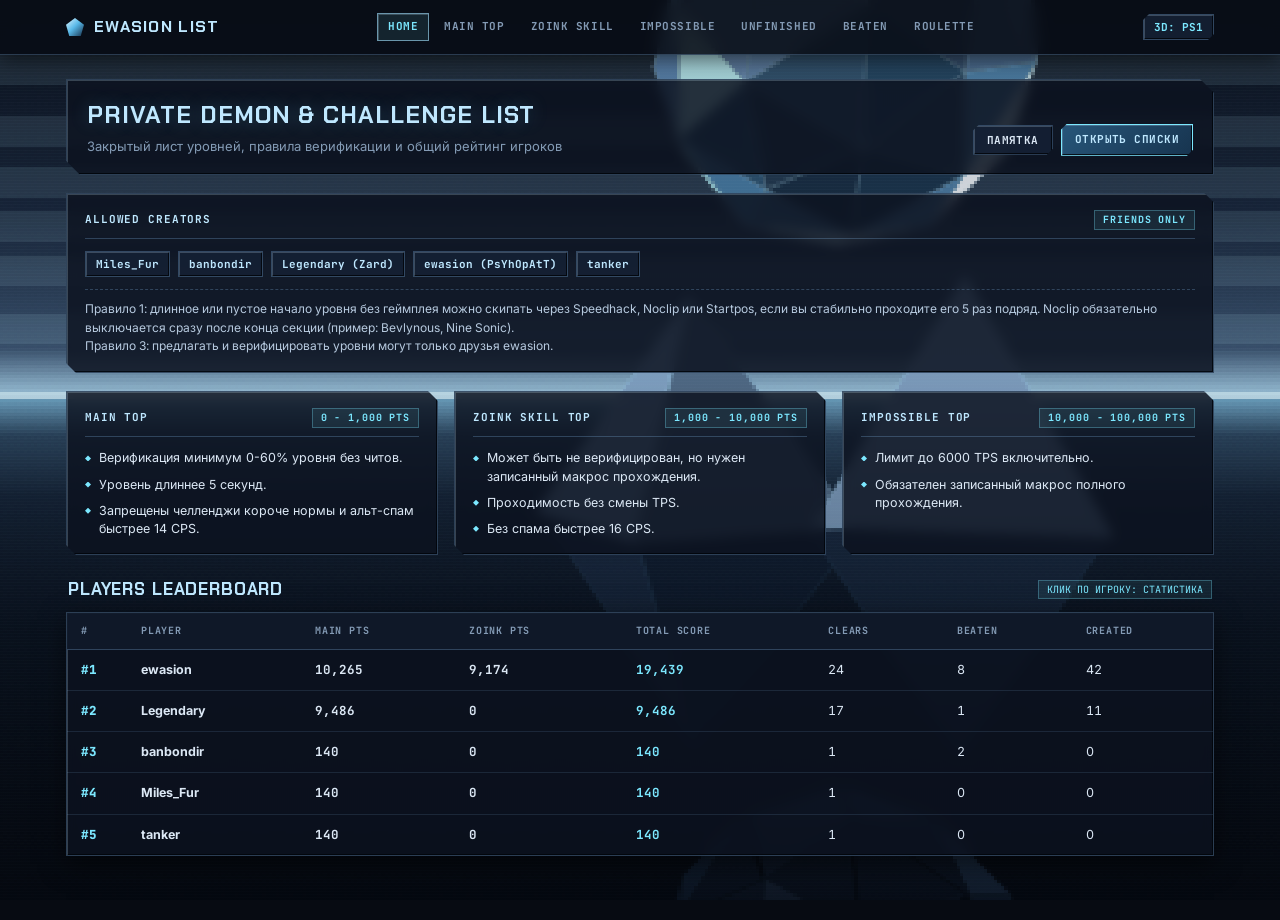
==== commit b07d8428: "12" ====
--- a/index.html
+++ b/index.html
@@ -6,15 +6,15 @@
   <title>Private GD List</title>
   <link rel="preconnect" href="https://fonts.googleapis.com">
   <link rel="preconnect" href="https://fonts.gstatic.com" crossorigin>
-  <link href="https://fonts.googleapis.com/css2?family=Caveat:wght@600;700&family=JetBrains+Mono:wght@600;700;800&family=Rubik:wght@600;700;800;900&display=swap" rel="stylesheet">
+  <link href="https://fonts.googleapis.com/css2?family=Chakra+Petch:wght@600;700&family=Inter:wght@400;500;600;700&family=JetBrains+Mono:wght@500;700;800&display=swap" rel="stylesheet">
   <link rel="stylesheet" href="page.css">
 </head>
 <body>
   <header class="topbar">
     <div class="topbar-inner">
       <a href="index.html" class="brand">
-        <span class="gd-cube-icon"><span class="gd-cube-mouth"></span></span>
-        <span class="crumple-strong gd-outline-sm">EWASION LIST</span>
+        <span class="glacier-prism" aria-hidden="true"></span>
+        <span>EWASION LIST</span>
       </a>
       <nav class="nav">
         <a href="index.html" class="active">Home</a>
@@ -25,35 +25,35 @@
         <a href="list.html#beaten">Beaten</a>
         <a href="roulette.html">Roulette</a>
       </nav>
-      <button type="button" class="motion-toggle" id="motion-toggle">PAPER: 4 FPS</button>
+      <button type="button" class="mode-toggle" id="render-toggle">3D: PS1</button>
     </div>
   </header>
 
   <main class="wrap" id="home-view">
     <div class="page-head">
       <div>
-        <h1 class="crumple-strong">Private Demon & Challenge List</h1>
-        <p class="crumple-soft">Закрытый лист уровней, правила верификации и общий рейтинг игроков</p>
+        <h1>Private Demon &amp; Challenge List</h1>
+        <p>Закрытый лист уровней, правила верификации и общий рейтинг игроков</p>
       </div>
-      <div style="display: flex; gap: 10px; align-items: center; flex-wrap: wrap;">
-        <button type="button" class="gd-spike-badge crumple-soft" data-popup-note="rules">Картонная памятка</button>
+      <div class="head-actions">
+        <button type="button" class="btn" data-popup-note="rules">Памятка</button>
         <a href="list.html#main" class="btn btn-primary">Открыть списки</a>
       </div>
     </div>
 
-    <div class="card" style="margin-bottom: 22px;">
+    <div class="card" style="margin-bottom: 18px;">
       <div class="card-title">
-        <span class="crumple-soft">Allowed Creators</span>
-        <span class="range-tag crumple-soft">Friends Only</span>
+        <span>Allowed Creators</span>
+        <span class="range-tag">Friends Only</span>
       </div>
       <div class="creators-row">
-        <span class="pill crumple-soft" data-player-card="Miles_Fur">Miles_Fur</span>
-        <span class="pill crumple-soft" data-player-card="banbondir">banbondir</span>
-        <span class="pill crumple-soft" data-player-card="Legendary">Legendary (Zard)</span>
-        <span class="pill crumple-soft" data-player-card="ewasion">ewasion (PsYhOpAtT)</span>
-        <span class="pill crumple-soft" data-player-card="tanker">tanker</span>
+        <button type="button" class="pill pill-btn" data-player-card="Miles_Fur">Miles_Fur</button>
+        <button type="button" class="pill pill-btn" data-player-card="banbondir">banbondir</button>
+        <button type="button" class="pill pill-btn" data-player-card="Legendary">Legendary (Zard)</button>
+        <button type="button" class="pill pill-btn" data-player-card="ewasion">ewasion (PsYhOpAtT)</button>
+        <button type="button" class="pill pill-btn" data-player-card="tanker">tanker</button>
       </div>
-      <p class="crumple-soft" style="margin-top: 12px; font-family: var(--hand); font-size: 19px; font-weight: 700; line-height: 1.25;">
+      <p class="rules-note">
         Правило 1: длинное или пустое начало уровня без геймплея можно скипать через Speedhack, Noclip или Startpos, если вы стабильно проходите его 5 раз подряд. Noclip обязательно выключается сразу после конца секции (пример: Bevlynous, Nine Sonic).<br>
         Правило 3: предлагать и верифицировать уровни могут только друзья ewasion.
       </p>
@@ -62,10 +62,10 @@
     <div class="grid-3">
       <div class="card">
         <div class="card-title">
-          <span class="crumple-soft">Main Top</span>
-          <span class="range-tag crumple-soft">0 - 1,000 pts</span>
+          <span>Main Top</span>
+          <span class="range-tag">0 - 1,000 pts</span>
         </div>
-        <ul class="rules-list crumple-soft">
+        <ul class="rules-list">
           <li>Верификация минимум 0-60% уровня без читов.</li>
           <li>Уровень длиннее 5 секунд.</li>
           <li>Запрещены челленджи короче нормы и альт-спам быстрее 14 CPS.</li>
@@ -74,10 +74,10 @@
 
       <div class="card">
         <div class="card-title">
-          <span class="crumple-soft">Zoink Skill Top</span>
-          <span class="range-tag crumple-soft">1,000 - 10,000 pts</span>
+          <span>Zoink Skill Top</span>
+          <span class="range-tag">1,000 - 10,000 pts</span>
         </div>
-        <ul class="rules-list crumple-soft">
+        <ul class="rules-list">
           <li>Может быть не верифицирован, но нужен записанный макрос прохождения.</li>
           <li>Проходимость без смены TPS.</li>
           <li>Без спама быстрее 16 CPS.</li>
@@ -86,19 +86,19 @@
 
       <div class="card">
         <div class="card-title">
-          <span class="crumple-soft">Impossible Top</span>
-          <span class="range-tag crumple-soft">10,000 - 100,000 pts</span>
+          <span>Impossible Top</span>
+          <span class="range-tag">10,000 - 100,000 pts</span>
         </div>
-        <ul class="rules-list crumple-soft">
+        <ul class="rules-list">
           <li>Лимит до 6000 TPS включительно.</li>
           <li>Обязателен записанный макрос полного прохождения.</li>
         </ul>
       </div>
     </div>
 
-    <div class="card-title" style="margin-bottom: 10px; padding: 0 4px;">
-      <span class="crumple-strong gd-outline-sm" style="font-size: 17px;">Players Leaderboard</span>
-      <span class="gd-spike-badge crumple-soft" data-popup-note="leaderboard">Кликни по игроку = досье</span>
+    <div class="section-bar">
+      <span class="section-title">Players Leaderboard</span>
+      <button type="button" class="range-tag range-btn" data-popup-note="leaderboard">Клик по игроку: статистика</button>
     </div>
     <div class="table-wrap">
       <table>
--- a/page.css
+++ b/page.css
@@ -1,28 +1,25 @@
 :root {
-  --paper: #f1f2f4;
-  --ink: #171412;
-  --muted-ink: #4b3d30;
-  --cardboard: #cfa16e;
-  --cardboard-dark: #b3804c;
-  --cardboard-edge: #7b5229;
-  --cardboard-ink: #24170c;
-  --tape: rgba(247, 232, 178, 0.82);
-  --gd-bg: #15192b;
-  --gd-bg-2: #1f2744;
-  --gd-border: #0e1017;
-  --gd-green: #4ade80;
-  --gd-green-dark: #16a34a;
-  --gd-cyan: #38bdf8;
-  --gd-purple: #a855f7;
-  --hell: #ef4444;
-  --gold: #facc15;
-  --silver: #e2e8f0;
-  --bronze: #fb923c;
-  --rock: #94a3b8;
-  --ok: #34d399;
-  --mono: "JetBrains Mono", "Consolas", monospace;
-  --sans: "Rubik", system-ui, -apple-system, "Segoe UI", sans-serif;
-  --hand: "Caveat", cursive, sans-serif;
+  --bg: #070b12;
+  --surface: rgba(12, 19, 31, 0.84);
+  --surface-solid: #0e1624;
+  --surface-2: rgba(21, 33, 52, 0.9);
+  --border: rgba(128, 178, 224, 0.28);
+  --border-bright: rgba(164, 226, 255, 0.6);
+  --bevel-light: rgba(205, 236, 255, 0.22);
+  --bevel-dark: rgba(2, 5, 10, 0.85);
+  --text: #dce8f5;
+  --muted: #849bb5;
+  --ice: #7ce8ff;
+  --frost: #bfe8ff;
+  --hell: #ff5d78;
+  --gold: #ffd166;
+  --silver: #d4e3f3;
+  --bronze: #eb9860;
+  --rock: #6f86a3;
+  --ok: #58f2b8;
+  --display: "Chakra Petch", "Inter", sans-serif;
+  --sans: "Inter", system-ui, sans-serif;
+  --mono: "JetBrains Mono", ui-monospace, monospace;
 }
 
 * {
@@ -31,19 +28,32 @@
   padding: 0;
 }
 
-html,
+::-webkit-scrollbar {
+  width: 8px;
+  height: 8px;
+}
+
+::-webkit-scrollbar-track {
+  background: #060a10;
+}
+
+::-webkit-scrollbar-thumb {
+  background: #23364f;
+  border: 1px solid var(--border);
+}
+
+::-webkit-scrollbar-thumb:hover {
+  background: #365278;
+}
+
 body {
-  overflow-x: hidden;
-}
-
-body {
-  background-color: var(--paper);
-  color: var(--ink);
+  background: #070b12;
+  color: var(--text);
   font-family: var(--sans);
-  font-size: 14px;
+  font-size: 13px;
   line-height: 1.45;
   min-height: 100vh;
-  position: relative;
+  overflow-x: hidden;
 }
 
 a {
@@ -51,392 +61,235 @@
   text-decoration: none;
 }
 
-/* === ЖИВОЙ ФОН ИЗ МЯТОЙ БУМАГИ === */
-.paper-backdrop {
+.glacier-bg {
   position: fixed;
-  inset: -28px;
+  inset: 0;
+  width: 100%;
+  height: 100%;
   z-index: -2;
   pointer-events: none;
-  background-color: #eaecf0;
-  background-size: 460px 460px;
-  background-repeat: repeat;
-  filter: contrast(1.06) brightness(0.98);
-}
-
-.paper-vignette {
+  display: block;
+}
+
+.glacier-bg.ps1 {
+  image-rendering: pixelated;
+  image-rendering: crisp-edges;
+}
+
+.glacier-scan {
   position: fixed;
   inset: 0;
   z-index: -1;
   pointer-events: none;
-  background: radial-gradient(circle at 50% 30%, transparent 45%, rgba(20, 22, 28, 0.16) 100%);
-}
-
-html[data-boil="0"] .paper-backdrop { background-position: 0px 0px; transform: scale(1.01) rotate(0deg); }
-html[data-boil="1"] .paper-backdrop { background-position: 22px -15px; transform: scale(1.015) rotate(0.25deg); }
-html[data-boil="2"] .paper-backdrop { background-position: -18px 24px; transform: scale(1.01) rotate(-0.22deg); }
-html[data-boil="3"] .paper-backdrop { background-position: 14px 12px; transform: scale(1.018) rotate(0.15deg); }
-
-/* === ПОМЯТЫЙ АНИМИРОВАННЫЙ ТЕКСТ === */
-html[data-boil="0"] .crumple-strong { filter: url(#crumple-strong-0); }
-html[data-boil="1"] .crumple-strong { filter: url(#crumple-strong-1); }
-html[data-boil="2"] .crumple-strong { filter: url(#crumple-strong-2); }
-html[data-boil="3"] .crumple-strong { filter: url(#crumple-strong-3); }
-
-html[data-boil="0"] .crumple-soft { filter: url(#crumple-soft-0); }
-html[data-boil="1"] .crumple-soft { filter: url(#crumple-soft-1); }
-html[data-boil="2"] .crumple-soft { filter: url(#crumple-soft-2); }
-html[data-boil="3"] .crumple-soft { filter: url(#crumple-soft-3); }
-
-html[data-boil="off"] .crumple-strong,
-html[data-boil="off"] .crumple-soft {
-  filter: none;
-}
-
-/* === ОБЩИЕ СТИЛИ КАРТОНА И СКОТЧА === */
-.cardboard-surface {
-  position: relative;
-  color: var(--cardboard-ink);
   background:
-    repeating-linear-gradient(
-      90deg,
-      rgba(65, 38, 14, 0.045) 0px,
-      rgba(65, 38, 14, 0.045) 3px,
-      transparent 3px,
-      transparent 8px
-    ),
-    linear-gradient(145deg, #d8ab79 0%, #c89763 55%, #b88450 100%);
-  border: 3px solid var(--cardboard-ink);
-  border-radius: 12px;
-  box-shadow:
-    inset 0 2px 0 rgba(255, 240, 215, 0.45),
-    inset 0 -3px 0 rgba(88, 52, 20, 0.35),
-    3px 4px 0 var(--cardboard-edge),
-    7px 9px 14px rgba(0, 0, 0, 0.24);
-}
-
-.tape-strip {
-  position: absolute;
-  width: 68px;
-  height: 20px;
-  background:
-    repeating-linear-gradient(
-      45deg,
-      rgba(255, 255, 255, 0.14) 0px,
-      rgba(255, 255, 255, 0.14) 2px,
-      transparent 2px,
-      transparent 5px
-    ),
-    var(--tape);
-  border-left: 2px dashed rgba(120, 95, 45, 0.28);
-  border-right: 2px dashed rgba(120, 95, 45, 0.28);
-  box-shadow: 0 2px 4px rgba(0, 0, 0, 0.18);
-  pointer-events: none;
-  z-index: 5;
-}
-
-.gd-outline {
-  color: #ffffff;
-  text-shadow:
-    -2px -2px 0 #0d0f17,
-     2px -2px 0 #0d0f17,
-    -2px  2px 0 #0d0f17,
-     2px  2px 0 #0d0f17,
-     0px  3px 0 #0d0f17;
-}
-
-.gd-outline-sm {
-  color: #ffffff;
-  text-shadow:
-    -1.5px -1.5px 0 #0d0f17,
-     1.5px -1.5px 0 #0d0f17,
-    -1.5px  1.5px 0 #0d0f17,
-     1.5px  1.5px 0 #0d0f17,
-     0px    2px   0 #0d0f17;
-}
-
-/* === ШАПКА (GD + КАРТОН) === */
+    linear-gradient(180deg, rgba(6, 10, 18, 0.22) 0%, rgba(7, 11, 18, 0.1) 42%, rgba(5, 9, 16, 0.62) 100%),
+    repeating-linear-gradient(to bottom,
+      rgba(180, 225, 255, 0.025) 0px,
+      rgba(180, 225, 255, 0.025) 1px,
+      transparent 1px,
+      transparent 3px);
+}
+
 .topbar {
   position: sticky;
   top: 0;
   z-index: 40;
-  background:
-    repeating-linear-gradient(
-      90deg,
-      rgba(255, 255, 255, 0.025) 0px,
-      rgba(255, 255, 255, 0.025) 4px,
-      transparent 4px,
-      transparent 10px
-    ),
-    linear-gradient(180deg, #252f59 0%, #151a33 100%);
-  border-bottom: 4px solid #0b0d16;
-  box-shadow: 0 5px 0 rgba(123, 82, 41, 0.55), 0 8px 18px rgba(0, 0, 0, 0.35);
+  background: rgba(8, 13, 22, 0.88);
+  backdrop-filter: blur(8px);
+  border-bottom: 1px solid var(--border);
+  box-shadow: 0 4px 20px rgba(0, 0, 0, 0.55);
 }
 
 .topbar-inner {
-  max-width: 1220px;
+  max-width: 1180px;
   margin: 0 auto;
-  padding: 0 18px;
-  height: 64px;
+  padding: 0 16px;
+  height: 54px;
   display: flex;
   align-items: center;
   justify-content: space-between;
-  gap: 12px;
+  gap: 14px;
 }
 
 .brand {
-  font-weight: 900;
-  font-size: 17px;
-  letter-spacing: 0.04em;
+  font-family: var(--display);
+  font-weight: 700;
+  font-size: 16px;
+  letter-spacing: 0.08em;
   display: flex;
   align-items: center;
   gap: 10px;
-  color: #ffffff;
+  color: var(--frost);
   flex-shrink: 0;
 }
 
-.gd-cube-icon {
-  width: 30px;
-  height: 30px;
-  flex-shrink: 0;
-  border-radius: 5px;
-  background: linear-gradient(135deg, #4ade80 0%, #22c55e 50%, #15803d 100%);
-  border: 2.5px solid #0b0d16;
-  box-shadow: inset 0 2px 0 rgba(255, 255, 255, 0.55), 0 3px 0 #0b0d16;
-  position: relative;
-  display: inline-flex;
-  align-items: center;
-  justify-content: center;
-}
-
-.gd-cube-icon::before,
-.gd-cube-icon::after {
-  content: "";
-  position: absolute;
-  top: 7px;
-  width: 5px;
-  height: 6px;
-  background: #38bdf8;
-  border: 1.5px solid #0b0d16;
-}
-
-.gd-cube-icon::before { left: 5px; }
-.gd-cube-icon::after { right: 5px; }
-
-.gd-cube-mouth {
-  position: absolute;
-  bottom: 5px;
-  width: 14px;
-  height: 4px;
-  background: #38bdf8;
-  border: 1.5px solid #0b0d16;
+.glacier-prism {
+  width: 18px;
+  height: 18px;
+  display: inline-block;
+  background: linear-gradient(135deg, #e0f5ff 0%, #58b8e8 48%, #16304c 100%);
+  clip-path: polygon(50% 0%, 100% 38%, 82% 100%, 18% 100%, 0% 38%);
+  box-shadow: 0 0 12px rgba(124, 232, 255, 0.5);
 }
 
 .nav {
   display: flex;
   align-items: center;
-  gap: 6px;
+  gap: 4px;
   overflow-x: auto;
-  padding: 4px 2px;
+  scrollbar-width: none;
+}
+
+.nav::-webkit-scrollbar {
+  display: none;
 }
 
 .nav a {
-  padding: 6px 12px;
-  font-size: 12.5px;
-  font-weight: 800;
-  color: #e2e8f0;
-  border-radius: 8px;
+  padding: 5px 10px;
+  font-family: var(--mono);
+  font-size: 11px;
+  font-weight: 700;
+  color: var(--muted);
+  text-transform: uppercase;
+  letter-spacing: 0.05em;
+  border: 1px solid transparent;
   white-space: nowrap;
-  border: 2px solid transparent;
-  transition: transform 0.12s ease, background 0.12s ease;
-}
-
-.nav a:hover {
-  color: #ffffff;
-  background: rgba(255, 255, 255, 0.12);
-  border-color: rgba(255, 255, 255, 0.35);
-  transform: translateY(-1px);
-}
-
+  transition: color 0.12s, background 0.12s, border-color 0.12s;
+}
+
+.nav a:hover,
 .nav a.active {
-  color: #14100a;
-  background: linear-gradient(180deg, #fde047 0%, #eab308 100%);
-  border-color: #0b0d16;
-  box-shadow: inset 0 2px 0 rgba(255, 255, 255, 0.6), 0 3px 0 #0b0d16;
-}
-
-.motion-toggle {
-  flex-shrink: 0;
+  color: var(--frost);
+  background: rgba(124, 232, 255, 0.1);
+  border-color: var(--border);
+  box-shadow: inset 1px 1px 0 var(--bevel-light);
+}
+
+.nav a.active {
+  color: var(--ice);
+  border-color: var(--border-bright);
+}
+
+.mode-toggle {
   font-family: var(--mono);
   font-size: 11px;
   font-weight: 700;
-  padding: 6px 10px;
-  border-radius: 8px;
-  border: 2px solid #0b0d16;
-  background: linear-gradient(180deg, #cfa16e 0%, #b3804c 100%);
-  color: #1f140a;
-  box-shadow: inset 0 1.5px 0 rgba(255, 240, 210, 0.55), 0 3px 0 #0b0d16;
+  color: var(--ice);
+  background: var(--surface-2);
+  border: 1px solid var(--border);
+  padding: 5px 10px;
   cursor: pointer;
-}
-
-.motion-toggle:active {
-  transform: translateY(2px);
-  box-shadow: 0 1px 0 #0b0d16;
-}
-
-/* === ОСНОВНОЙ КОНТЕЙНЕР === */
+  white-space: nowrap;
+  box-shadow: inset 1px 1px 0 var(--bevel-light), inset -1px -1px 0 var(--bevel-dark);
+  clip-path: polygon(6px 0, 100% 0, 100% calc(100% - 6px), calc(100% - 6px) 100%, 0 100%, 0 6px);
+}
+
+.mode-toggle:hover {
+  border-color: var(--ice);
+  background: rgba(34, 56, 86, 0.95);
+}
+
 .wrap {
-  max-width: 1220px;
+  max-width: 1180px;
   margin: 0 auto;
-  padding: 28px 20px 80px;
+  padding: 24px 16px 64px;
 }
 
 .page-head {
   display: flex;
   flex-wrap: wrap;
   justify-content: space-between;
-  align-items: center;
-  gap: 16px;
-  padding: 18px 22px;
-  margin-bottom: 24px;
-  background:
-    repeating-linear-gradient(
-      90deg,
-      rgba(65, 38, 14, 0.045) 0px,
-      rgba(65, 38, 14, 0.045) 3px,
-      transparent 3px,
-      transparent 8px
-    ),
-    linear-gradient(145deg, #d9ae7d 0%, #c79660 100%);
-  border: 3px solid var(--cardboard-ink);
-  border-radius: 14px;
-  box-shadow:
-    inset 0 2px 0 rgba(255, 242, 218, 0.5),
-    3px 5px 0 var(--cardboard-edge),
-    8px 12px 18px rgba(0, 0, 0, 0.22);
-  position: relative;
-  transform: rotate(-0.3deg);
-}
-
-.page-head::before {
-  content: "";
-  position: absolute;
-  top: -10px;
-  left: 26px;
-  width: 74px;
-  height: 20px;
-  background: var(--tape);
-  border-left: 2px dashed rgba(120, 95, 45, 0.35);
-  border-right: 2px dashed rgba(120, 95, 45, 0.35);
-  transform: rotate(-4deg);
-  box-shadow: 0 2px 4px rgba(0, 0, 0, 0.16);
-}
-
-.page-head::after {
-  content: "";
-  position: absolute;
-  top: -9px;
-  right: 32px;
-  width: 68px;
-  height: 20px;
-  background: var(--tape);
-  border-left: 2px dashed rgba(120, 95, 45, 0.35);
-  border-right: 2px dashed rgba(120, 95, 45, 0.35);
-  transform: rotate(5deg);
-  box-shadow: 0 2px 4px rgba(0, 0, 0, 0.16);
+  align-items: flex-end;
+  gap: 14px;
+  padding: 18px 20px;
+  background: var(--surface);
+  backdrop-filter: blur(6px);
+  border: 1px solid var(--border);
+  box-shadow: inset 1px 1px 0 var(--bevel-light), inset -1px -1px 0 var(--bevel-dark), 0 10px 28px rgba(0, 0, 0, 0.5);
+  clip-path: polygon(0 0, calc(100% - 14px) 0, 100% 14px, 100% 100%, 14px 100%, 0 calc(100% - 14px));
+  margin-bottom: 18px;
 }
 
 .page-head h1 {
-  font-size: 29px;
-  font-weight: 900;
-  letter-spacing: 0.01em;
-  color: #ffffff;
-  text-shadow:
-    -2px -2px 0 #1b120b,
-     2px -2px 0 #1b120b,
-    -2px  2px 0 #1b120b,
-     2px  2px 0 #1b120b,
-     0px  4px 0 #1b120b;
+  font-family: var(--display);
+  font-size: 24px;
+  font-weight: 700;
+  text-transform: uppercase;
+  letter-spacing: 0.04em;
+  color: var(--frost);
+  text-shadow: 0 0 18px rgba(124, 232, 255, 0.25);
 }
 
 .page-head p {
-  color: #2f1f12;
-  font-family: var(--hand);
-  font-size: 19px;
-  font-weight: 700;
-  margin-top: 2px;
+  color: var(--muted);
+  font-size: 13px;
+  margin-top: 4px;
+}
+
+.head-actions {
+  display: flex;
+  gap: 8px;
+  align-items: center;
+  flex-wrap: wrap;
 }
 
 .grid-3 {
   display: grid;
   grid-template-columns: repeat(3, 1fr);
-  gap: 18px;
-  margin-bottom: 26px;
-}
-
-/* === КАРТОЧКИ ПРАВИЛ И ОБЫЧНЫЕ КАРТОЧКИ === */
+  gap: 16px;
+  margin-bottom: 22px;
+}
+
 .card {
-  position: relative;
-  color: var(--cardboard-ink);
-  background:
-    repeating-linear-gradient(
-      90deg,
-      rgba(65, 38, 14, 0.04) 0px,
-      rgba(65, 38, 14, 0.04) 3px,
-      transparent 3px,
-      transparent 8px
-    ),
-    linear-gradient(155deg, #d7aa78 0%, #c6955e 100%);
-  border: 3px solid var(--cardboard-ink);
-  border-radius: 14px;
-  padding: 20px 18px 18px;
-  box-shadow:
-    inset 0 2px 0 rgba(255, 240, 215, 0.45),
-    3px 4px 0 var(--cardboard-edge),
-    6px 10px 16px rgba(0, 0, 0, 0.2);
-}
-
-.grid-3 .card:nth-child(1) { transform: rotate(-0.55deg); }
-.grid-3 .card:nth-child(2) { transform: rotate(0.45deg); }
-.grid-3 .card:nth-child(3) { transform: rotate(-0.35deg); }
-
-.card::before {
-  content: "";
-  position: absolute;
-  top: -9px;
-  left: 50%;
-  transform: translateX(-50%) rotate(-2deg);
-  width: 64px;
-  height: 18px;
-  background: var(--tape);
-  border-left: 2px dashed rgba(120, 95, 45, 0.35);
-  border-right: 2px dashed rgba(120, 95, 45, 0.35);
-  box-shadow: 0 2px 4px rgba(0, 0, 0, 0.16);
-  pointer-events: none;
+  background: var(--surface);
+  backdrop-filter: blur(6px);
+  border: 1px solid var(--border);
+  padding: 16px 18px;
+  box-shadow: inset 1px 1px 0 var(--bevel-light), inset -1px -1px 0 var(--bevel-dark), 0 8px 22px rgba(0, 0, 0, 0.45);
+  clip-path: polygon(0 0, calc(100% - 10px) 0, 100% 10px, 100% 100%, 10px 100%, 0 calc(100% - 10px));
 }
 
 .card-title {
-  font-size: 13px;
-  font-weight: 900;
-  text-transform: uppercase;
-  letter-spacing: 0.05em;
-  color: #24170c;
+  font-family: var(--mono);
+  font-size: 11px;
+  font-weight: 700;
+  text-transform: uppercase;
+  letter-spacing: 0.08em;
+  color: var(--frost);
   margin-bottom: 12px;
   display: flex;
   justify-content: space-between;
   align-items: center;
-  gap: 8px;
+  border-bottom: 1px solid var(--border);
+  padding-bottom: 8px;
 }
 
 .range-tag {
-  color: #ffffff;
-  background: linear-gradient(180deg, #a855f7 0%, #7e22ce 100%);
-  border: 2px solid #0b0d16;
-  box-shadow: inset 0 1.5px 0 rgba(255, 255, 255, 0.4), 0 2px 0 #0b0d16;
-  padding: 2px 10px;
-  border-radius: 999px;
-  font-size: 11px;
-  font-weight: 800;
-  white-space: nowrap;
+  font-family: var(--mono);
+  color: var(--ice);
+  background: rgba(124, 232, 255, 0.08);
+  border: 1px solid rgba(124, 232, 255, 0.3);
+  padding: 2px 8px;
+  font-size: 10px;
+  text-transform: uppercase;
+}
+
+.range-btn {
+  cursor: pointer;
+}
+
+.range-btn:hover {
+  background: rgba(124, 232, 255, 0.16);
+  border-color: var(--ice);
+}
+
+.rules-note {
+  margin-top: 12px;
+  font-size: 12px;
+  line-height: 1.55;
+  color: #b7cadf;
+  padding-top: 10px;
+  border-top: 1px dashed var(--border);
 }
 
 .rules-list {
@@ -444,13 +297,12 @@
   display: flex;
   flex-direction: column;
   gap: 8px;
-  font-size: 13.5px;
-  font-weight: 600;
-  color: #281a0e;
+  font-size: 12.5px;
+  color: var(--text);
 }
 
 .rules-list li {
-  padding-left: 18px;
+  padding-left: 14px;
   position: relative;
 }
 
@@ -458,12 +310,11 @@
   content: "";
   position: absolute;
   left: 0;
-  top: 7px;
-  width: 8px;
-  height: 8px;
-  background: #4ade80;
-  border: 1.5px solid #0b0d16;
-  transform: rotate(45deg);
+  top: 6px;
+  width: 6px;
+  height: 6px;
+  background: var(--ice);
+  clip-path: polygon(50% 0, 100% 50%, 50% 100%, 0 50%);
 }
 
 .creators-row {
@@ -473,84 +324,89 @@
 }
 
 .pill {
-  font-size: 12.5px;
-  font-weight: 800;
-  padding: 5px 13px;
-  color: #ffffff;
-  background: linear-gradient(180deg, #3b82f6 0%, #1d4ed8 100%);
-  border: 2px solid #0b0d16;
-  border-radius: 999px;
-  box-shadow: inset 0 1.5px 0 rgba(255, 255, 255, 0.45), 0 3px 0 #0b0d16;
+  font-family: var(--mono);
+  font-size: 11px;
+  font-weight: 700;
+  padding: 5px 10px;
+  background: var(--surface-2);
+  border: 1px solid var(--border);
+  color: var(--frost);
+  box-shadow: inset 1px 1px 0 var(--bevel-light), inset -1px -1px 0 var(--bevel-dark);
+}
+
+.pill-btn {
   cursor: pointer;
-  transition: transform 0.12s ease;
-}
-
-.pill:hover {
-  transform: translateY(-2px) rotate(-1deg);
-}
-
-.pill:active {
-  transform: translateY(1px);
-}
-
-.muted {
-  color: var(--muted-ink);
-}
-
-/* === КНОПКИ И ТАБЫ В СТИЛЕ GD === */
+}
+
+.pill-btn:hover {
+  border-color: var(--ice);
+  color: var(--ice);
+}
+
+.section-bar {
+  display: flex;
+  justify-content: space-between;
+  align-items: center;
+  margin-bottom: 10px;
+  padding: 0 2px;
+}
+
+.section-title {
+  font-family: var(--display);
+  font-size: 17px;
+  font-weight: 700;
+  text-transform: uppercase;
+  letter-spacing: 0.05em;
+  color: var(--frost);
+}
+
 .tabs {
   display: flex;
   flex-wrap: wrap;
-  gap: 8px;
-  margin-bottom: 14px;
+  gap: 6px;
+  margin-bottom: 16px;
 }
 
 .tab-btn,
 .btn {
-  background: linear-gradient(180deg, #334155 0%, #1e293b 100%);
-  color: #f8fafc;
-  border: 2.5px solid #0b0d16;
-  padding: 8px 15px;
-  font-family: var(--sans);
-  font-size: 13px;
-  font-weight: 800;
-  border-radius: 10px;
+  background: var(--surface-2);
+  color: var(--text);
+  border: 1px solid var(--border);
+  padding: 7px 13px;
+  font-family: var(--mono);
+  font-size: 11px;
+  font-weight: 700;
   cursor: pointer;
-  box-shadow: inset 0 2px 0 rgba(255, 255, 255, 0.25), 0 4px 0 #0b0d16;
-  transition: transform 0.1s ease, filter 0.12s ease;
+  text-transform: uppercase;
+  letter-spacing: 0.04em;
+  box-shadow: inset 1px 1px 0 var(--bevel-light), inset -1px -1px 0 var(--bevel-dark);
+  clip-path: polygon(6px 0, 100% 0, 100% calc(100% - 6px), calc(100% - 6px) 100%, 0 100%, 0 6px);
+  transition: background 0.12s, border-color 0.12s, color 0.12s;
 }
 
 .tab-btn:hover,
 .btn:hover {
-  filter: brightness(1.12);
-  transform: translateY(-1px);
-}
-
-.tab-btn:active,
-.btn:active {
-  transform: translateY(2px);
-  box-shadow: 0 2px 0 #0b0d16;
+  color: var(--frost);
+  border-color: var(--ice);
+  background: rgba(34, 55, 84, 0.95);
 }
 
 .tab-btn.active {
-  color: #17120b;
-  background: linear-gradient(180deg, #fde047 0%, #eab308 100%);
-  box-shadow: inset 0 2px 0 rgba(255, 255, 255, 0.65), 0 4px 0 #0b0d16;
+  color: #06101a;
+  background: linear-gradient(135deg, #b8efff 0%, #6cd4ff 100%);
+  border-color: #d6f7ff;
+  box-shadow: 0 0 14px rgba(124, 232, 255, 0.35);
 }
 
 .btn-primary {
-  background: linear-gradient(180deg, #4ade80 0%, #16a34a 100%);
-  color: #ffffff;
-  text-shadow:
-    -1.5px -1.5px 0 #0d0f17,
-     1.5px -1.5px 0 #0d0f17,
-    -1.5px  1.5px 0 #0d0f17,
-     1.5px  1.5px 0 #0d0f17;
-  box-shadow: inset 0 2px 0 rgba(255, 255, 255, 0.5), 0 4px 0 #0b0d16;
+  background: linear-gradient(135deg, #27567a 0%, #17344f 100%);
+  color: var(--frost);
+  border-color: var(--ice);
 }
 
 .btn-primary:hover {
-  filter: brightness(1.07);
+  background: linear-gradient(135deg, #9ce9ff 0%, #56c9f5 100%);
+  color: #06101a;
 }
 
 .controls {
@@ -559,65 +415,54 @@
   gap: 12px;
   align-items: center;
   justify-content: space-between;
-  margin-bottom: 20px;
+  margin-bottom: 16px;
+  background: var(--surface);
+  backdrop-filter: blur(6px);
+  border: 1px solid var(--border);
+  padding: 12px 14px;
+  box-shadow: inset 1px 1px 0 var(--bevel-light), inset -1px -1px 0 var(--bevel-dark);
 }
 
 .search-input,
 .num-input,
 .select-input {
-  background: #fffdf7;
-  border: 3px solid #1e140b;
-  color: #171412;
-  padding: 9px 15px;
-  border-radius: 10px;
-  font-size: 13.5px;
-  font-weight: 700;
-  font-family: var(--sans);
+  background: rgba(5, 9, 16, 0.9);
+  border: 1px solid var(--border);
+  color: var(--frost);
+  padding: 7px 11px;
+  font-size: 12px;
+  font-family: var(--mono);
   outline: none;
-  box-shadow: 3px 3px 0 rgba(23, 20, 18, 0.25);
+  box-shadow: inset 2px 2px 4px rgba(0, 0, 0, 0.6);
 }
 
 .search-input {
-  width: 310px;
+  width: 300px;
   max-width: 100%;
 }
 
 .search-input::placeholder {
-  color: #786552;
+  color: var(--muted);
 }
 
 .search-input:focus,
 .num-input:focus,
 .select-input:focus {
-  border-color: #7c3aed;
-  box-shadow: 3px 3px 0 #7c3aed;
+  border-color: var(--ice);
 }
 
 .tier-filters {
   display: flex;
   flex-wrap: wrap;
-  gap: 6px;
-}
-
-/* === ТАБЛИЦА ЛИДЕРБОРДА НА КАРТОНЕ === */
+  gap: 5px;
+}
+
 .table-wrap {
-  position: relative;
-  background:
-    repeating-linear-gradient(
-      90deg,
-      rgba(65, 38, 14, 0.04) 0px,
-      rgba(65, 38, 14, 0.04) 3px,
-      transparent 3px,
-      transparent 8px
-    ),
-    linear-gradient(160deg, #d7aa78 0%, #c6955e 100%);
-  border: 3px solid var(--cardboard-ink);
-  border-radius: 14px;
+  background: var(--surface);
+  backdrop-filter: blur(6px);
+  border: 1px solid var(--border);
   overflow-x: auto;
-  box-shadow:
-    inset 0 2px 0 rgba(255, 240, 215, 0.45),
-    3px 5px 0 var(--cardboard-edge),
-    7px 10px 18px rgba(0, 0, 0, 0.22);
+  box-shadow: inset 1px 1px 0 var(--bevel-light), inset -1px -1px 0 var(--bevel-dark), 0 8px 24px rgba(0, 0, 0, 0.5);
 }
 
 table {
@@ -629,28 +474,30 @@
 th,
 td {
   text-align: left;
-  padding: 13px 16px;
-  border-bottom: 2px dashed rgba(36, 23, 12, 0.22);
+  padding: 11px 14px;
+  border-bottom: 1px solid rgba(128, 178, 224, 0.14);
   vertical-align: middle;
+  font-size: 12.5px;
 }
 
 th {
-  font-size: 11.5px;
-  font-weight: 900;
-  text-transform: uppercase;
-  letter-spacing: 0.06em;
-  color: #ffffff;
-  background: #1b223d;
-  border-bottom: 3px solid #0b0d16;
+  font-family: var(--mono);
+  font-size: 10px;
+  font-weight: 700;
+  text-transform: uppercase;
+  letter-spacing: 0.08em;
+  color: var(--muted);
+  background: rgba(16, 26, 42, 0.92);
+  border-bottom: 1px solid var(--border);
 }
 
 tbody tr {
   cursor: pointer;
-  transition: background 0.12s ease;
+  transition: background 0.12s;
 }
 
 tbody tr:hover {
-  background: rgba(255, 250, 235, 0.35);
+  background: rgba(124, 232, 255, 0.08);
 }
 
 tr:last-child td {
@@ -660,84 +507,63 @@
 .rank-cell {
   font-family: var(--mono);
   font-weight: 800;
-  font-size: 15px;
-  width: 64px;
+  color: var(--ice);
+  width: 60px;
 }
 
 .pts-cell {
   font-family: var(--mono);
-  font-weight: 800;
-}
-
-/* === КАРТОЧКИ УРОВНЕЙ (GD СТИЛЬ НА КАРТОННОЙ ПОДЛОЖКЕ) === */
+  font-weight: 700;
+}
+
+.total-cell {
+  color: var(--ice);
+}
+
+.muted {
+  color: var(--muted);
+}
+
 .ill-list {
   display: flex;
   flex-direction: column;
-  gap: 18px;
+  gap: 12px;
   font-variant-numeric: tabular-nums;
 }
 
 .ill-card {
   position: relative;
-  overflow: visible;
-  border-radius: 14px;
-  padding: 6px;
-  background:
-    repeating-linear-gradient(
-      90deg,
-      rgba(65, 38, 14, 0.05) 0px,
-      rgba(65, 38, 14, 0.05) 3px,
-      transparent 3px,
-      transparent 8px
-    ),
-    linear-gradient(145deg, #cfa06b 0%, #b4814d 100%);
-  border: 3px solid #22160c;
-  box-shadow:
-    3px 5px 0 #7b5229,
-    7px 11px 18px rgba(0, 0, 0, 0.26);
-  transition: transform 0.15s ease;
-}
-
-.ill-card:nth-child(odd) { transform: rotate(-0.22deg); }
-.ill-card:nth-child(even) { transform: rotate(0.22deg); }
-
-.ill-card:hover {
-  transform: translateY(-2px) rotate(0deg);
+  overflow: hidden;
+  border: 1px solid var(--border);
+  background: var(--surface);
+  backdrop-filter: blur(5px);
+  box-shadow: inset 1px 1px 0 var(--bevel-light), inset -1px -1px 0 var(--bevel-dark), 0 8px 20px rgba(0, 0, 0, 0.48);
+  clip-path: polygon(0 0, calc(100% - 12px) 0, 100% 12px, 100% 100%, 12px 100%, 0 calc(100% - 12px));
+}
+
+.ill-card.compact.tier-HELL {
+  border-left: 4px solid var(--hell);
+}
+
+.ill-card.compact.tier-GOLD {
+  border-left: 4px solid var(--gold);
+}
+
+.ill-card.compact.tier-SILVER {
+  border-left: 4px solid var(--silver);
+}
+
+.ill-card.compact.tier-BRONZE {
+  border-left: 4px solid var(--bronze);
+}
+
+.ill-card.compact.tier-ROCK {
+  border-left: 4px solid var(--rock);
 }
 
 .ill-card-inner {
   position: relative;
-  overflow: hidden;
-  border-radius: 9px;
-  border: 2.5px solid #0b0d16;
-  background: linear-gradient(135deg, #1b223d 0%, #101322 100%);
-  color: #ffffff;
-}
-
-/* Скотч на карточках топ-3 */
-.ill-card:not(.compact)::before,
-.ill-card:not(.compact)::after {
-  content: "";
-  position: absolute;
-  top: -10px;
-  width: 66px;
-  height: 18px;
-  background: var(--tape);
-  border-left: 2px dashed rgba(120, 95, 45, 0.35);
-  border-right: 2px dashed rgba(120, 95, 45, 0.35);
-  box-shadow: 0 2px 4px rgba(0, 0, 0, 0.18);
-  z-index: 6;
-  pointer-events: none;
-}
-
-.ill-card:not(.compact)::before { left: 22px; transform: rotate(-6deg); }
-.ill-card:not(.compact)::after { right: 22px; transform: rotate(5deg); }
-
-.ill-card.compact.tier-HELL .ill-card-inner { border-left: 7px solid var(--hell); }
-.ill-card.compact.tier-GOLD .ill-card-inner { border-left: 7px solid var(--gold); }
-.ill-card.compact.tier-SILVER .ill-card-inner { border-left: 7px solid var(--silver); }
-.ill-card.compact.tier-BRONZE .ill-card-inner { border-left: 7px solid var(--bronze); }
-.ill-card.compact.tier-ROCK .ill-card-inner { border-left: 7px solid var(--rock); }
+}
 
 .ill-bg-img {
   position: absolute;
@@ -745,7 +571,7 @@
   width: 100%;
   height: 100%;
   object-fit: cover;
-  filter: brightness(0.62) saturate(1.18);
+  filter: saturate(0.55) contrast(1.15) brightness(0.42);
   z-index: 0;
   pointer-events: none;
 }
@@ -753,7 +579,7 @@
 .ill-bg-overlay {
   position: absolute;
   inset: 0;
-  background: linear-gradient(90deg, rgba(12, 15, 26, 0.25) 0%, rgba(12, 15, 26, 0.68) 32%, rgba(12, 15, 26, 0.8) 100%);
+  background: linear-gradient(95deg, rgba(8, 14, 24, 0.92) 0%, rgba(12, 22, 36, 0.78) 60%, rgba(8, 14, 24, 0.9) 100%);
   z-index: 1;
   pointer-events: none;
 }
@@ -763,28 +589,25 @@
   z-index: 2;
   display: flex;
   align-items: stretch;
-  gap: 18px;
-  padding: 12px;
-  min-height: 164px;
+  gap: 16px;
+  padding: 13px 15px;
 }
 
 .ill-card.compact .ill-main {
-  min-height: 0;
-  padding: 13px 16px;
+  padding: 11px 15px;
 }
 
 .ill-thumb {
-  width: 264px;
-  height: 144px;
+  width: 224px;
+  height: 126px;
   flex-shrink: 0;
-  border-radius: 8px;
+  border: 1px solid var(--border);
+  background: #05080f;
+  display: flex;
+  align-items: center;
+  justify-content: center;
   overflow: hidden;
-  border: 3px solid #0b0d16;
-  background: #07080b;
-  box-shadow: 0 5px 16px rgba(0, 0, 0, 0.65);
-  display: flex;
-  align-items: center;
-  justify-content: center;
+  box-shadow: inset 0 0 12px rgba(0, 0, 0, 0.8);
 }
 
 .ill-thumb img,
@@ -796,11 +619,11 @@
 }
 
 .ill-thumb.no-img::after {
-  content: "NO PREVIEW";
-  font-family: var(--mono);
-  font-size: 11px;
-  letter-spacing: 0.1em;
-  color: rgba(255, 255, 255, 0.35);
+  content: "NO SIGNAL";
+  font-family: var(--mono);
+  font-size: 10px;
+  letter-spacing: 0.12em;
+  color: var(--muted);
 }
 
 .ill-body {
@@ -809,79 +632,67 @@
   display: flex;
   flex-direction: column;
   justify-content: space-between;
-  padding: 2px 0;
-}
-
-.ill-card.compact .ill-body {
-  justify-content: center;
   gap: 6px;
-  padding: 0;
 }
 
 .ill-title-row {
   display: flex;
   flex-wrap: wrap;
   align-items: center;
-  gap: 10px;
+  gap: 8px;
 }
 
 .ill-title {
-  font-size: 24px;
-  font-weight: 900;
-  letter-spacing: 0.01em;
-  color: #ffffff;
-  text-shadow:
-    -2px -2px 0 #0b0d16,
-     2px -2px 0 #0b0d16,
-    -2px  2px 0 #0b0d16,
-     2px  2px 0 #0b0d16,
-     0px  4px 0 #0b0d16;
+  font-family: var(--display);
+  font-size: 19px;
+  font-weight: 700;
+  letter-spacing: 0.03em;
+  color: var(--frost);
+  text-transform: uppercase;
 }
 
 .ill-card.compact .ill-title {
-  font-size: 19px;
+  font-size: 16px;
 }
 
 .ill-wr-pill {
+  font-family: var(--mono);
+  font-size: 10.5px;
+  font-weight: 700;
+  padding: 2px 8px;
+  background: rgba(15, 27, 44, 0.9);
+  border: 1px solid var(--border);
+  color: var(--text);
+  text-transform: uppercase;
+}
+
+.ill-wr-pill.verified {
+  border-color: rgba(88, 242, 184, 0.6);
+  color: var(--ok);
+  background: rgba(16, 48, 42, 0.55);
+}
+
+.ill-creator {
   font-size: 12px;
-  font-weight: 800;
-  padding: 3px 11px;
-  border-radius: 999px;
-  background: linear-gradient(180deg, #9333ea 0%, #6b21a8 100%);
-  border: 2px solid #0b0d16;
-  color: #ffffff;
-  box-shadow: inset 0 1.5px 0 rgba(255, 255, 255, 0.35), 0 2px 0 #0b0d16;
-}
-
-.ill-wr-pill.verified {
-  background: linear-gradient(180deg, #22c55e 0%, #15803d 100%);
-}
-
-.ill-creator {
-  font-family: var(--hand);
-  font-size: 19px;
-  font-weight: 700;
-  color: #fde68a;
+  color: var(--muted);
+}
+
+.ill-tags {
+  display: flex;
+  flex-wrap: wrap;
+  gap: 6px;
   margin-top: 2px;
-  text-shadow: 0 2px 4px rgba(0, 0, 0, 0.95);
-}
-
-.ill-tags {
-  display: flex;
-  flex-wrap: wrap;
-  gap: 7px;
-  margin-top: 8px;
 }
 
 .ill-pill {
-  font-size: 11.5px;
-  font-weight: 800;
-  padding: 3px 11px;
-  border-radius: 999px;
-  border: 2px solid #0b0d16;
-  background: #3730a3;
-  color: #ffffff;
-  box-shadow: inset 0 1.5px 0 rgba(255, 255, 255, 0.3), 0 2px 0 #0b0d16;
+  font-family: var(--mono);
+  font-size: 10px;
+  font-weight: 700;
+  padding: 2px 7px;
+  border: 1px solid var(--border);
+  background: rgba(14, 24, 38, 0.85);
+  color: var(--muted);
+  text-transform: uppercase;
 }
 
 .ill-pill[data-note] {
@@ -889,38 +700,74 @@
 }
 
 .ill-pill[data-note]:hover {
-  transform: translateY(-1px);
-}
-
-.ill-pill-HELL { background: linear-gradient(180deg, #ef4444 0%, #991b1b 100%); }
-.ill-pill-GOLD { background: linear-gradient(180deg, #facc15 0%, #ca8a04 100%); color: #1a1206; }
-.ill-pill-SILVER { background: linear-gradient(180deg, #e2e8f0 0%, #94a3b8 100%); color: #0f172a; }
-.ill-pill-BRONZE { background: linear-gradient(180deg, #fb923c 0%, #c2410c 100%); }
-.ill-pill-ROCK { background: linear-gradient(180deg, #64748b 0%, #334155 100%); }
-.ill-pill-skip { background: linear-gradient(180deg, #fbbf24 0%, #b45309 100%); color: #1a1206; }
-.ill-pill-building { background: linear-gradient(180deg, #fb923c 0%, #9a3412 100%); }
-.ill-pill-verifying { background: linear-gradient(180deg, #22d3ee 0%, #0e7490 100%); color: #082f49; }
-.ill-pill-att { background: #1e293b; color: #f8fafc; }
+  filter: brightness(1.2);
+}
+
+.ill-pill-HELL {
+  border-color: rgba(255, 93, 120, 0.65);
+  color: var(--hell);
+}
+
+.ill-pill-GOLD {
+  border-color: rgba(255, 209, 102, 0.65);
+  color: var(--gold);
+}
+
+.ill-pill-SILVER {
+  border-color: rgba(212, 227, 243, 0.65);
+  color: var(--silver);
+}
+
+.ill-pill-BRONZE {
+  border-color: rgba(235, 152, 96, 0.65);
+  color: var(--bronze);
+}
+
+.ill-pill-ROCK {
+  border-color: rgba(111, 134, 163, 0.65);
+  color: var(--rock);
+}
+
+.ill-pill-skip {
+  border-color: rgba(255, 209, 102, 0.55);
+  color: var(--gold);
+}
+
+.ill-pill-building {
+  border-color: rgba(235, 152, 96, 0.55);
+  color: var(--bronze);
+}
+
+.ill-pill-verifying {
+  border-color: rgba(124, 232, 255, 0.6);
+  color: var(--ice);
+}
+
+.ill-pill-att {
+  color: var(--frost);
+}
 
 .id-btn {
   font-family: var(--mono);
-  font-size: 11.5px;
-  font-weight: 800;
-  color: #ffffff;
-  background: linear-gradient(180deg, #3b82f6 0%, #1d4ed8 100%);
-  border: 2px solid #0b0d16;
-  padding: 3px 11px;
-  border-radius: 999px;
+  font-size: 10px;
+  font-weight: 700;
+  color: var(--ice);
+  background: rgba(16, 30, 48, 0.92);
+  border: 1px solid rgba(124, 232, 255, 0.35);
+  padding: 2px 8px;
   cursor: pointer;
-  box-shadow: inset 0 1.5px 0 rgba(255, 255, 255, 0.4), 0 2px 0 #0b0d16;
+  text-transform: uppercase;
 }
 
 .id-btn:hover {
-  filter: brightness(1.12);
+  background: var(--ice);
+  color: #06101a;
 }
 
 .id-btn.copied {
-  background: linear-gradient(180deg, #4ade80 0%, #15803d 100%);
+  color: var(--ok);
+  border-color: var(--ok);
+  background: rgba(16, 48, 42, 0.8);
 }
 
 .ill-right {
@@ -930,72 +777,48 @@
   align-items: flex-end;
   text-align: right;
   flex-shrink: 0;
-  padding: 2px 6px;
 }
 
 .ill-stat-top {
-  font-size: 21px;
-  font-weight: 900;
-  color: #ffffff;
-  line-height: 1.15;
-  text-shadow:
-    -1.5px -1.5px 0 #0b0d16,
-     1.5px -1.5px 0 #0b0d16,
-    -1.5px  1.5px 0 #0b0d16,
-     1.5px  1.5px 0 #0b0d16,
-     0px    3px   0 #0b0d16;
-}
-
-.ill-card.compact .ill-stat-top {
+  font-family: var(--display);
   font-size: 17px;
+  font-weight: 700;
+  color: var(--frost);
 }
 
 .ill-pts {
   font-family: var(--mono);
-  font-size: 14px;
-  font-weight: 800;
-  color: #4ade80;
-  margin-top: 4px;
-  text-shadow: 0 2px 4px #000000;
+  font-size: 12px;
+  font-weight: 700;
+  color: var(--ok);
+  margin-top: 2px;
 }
 
 .details-btn {
-  background: rgba(255, 255, 255, 0.12);
-  border: 1.5px solid rgba(255, 255, 255, 0.35);
-  border-radius: 8px;
-  color: #ffffff;
-  font-size: 12px;
-  font-weight: 700;
-  font-family: var(--sans);
+  background: none;
+  border: none;
+  color: var(--muted);
+  font-size: 10.5px;
+  font-weight: 700;
+  font-family: var(--mono);
   cursor: pointer;
-  padding: 4px 10px;
-  margin-top: 6px;
+  padding: 6px 0 0;
+  text-transform: uppercase;
 }
 
 .details-btn:hover {
-  background: rgba(255, 255, 255, 0.22);
-}
-
-/* Внутренний картонный карман деталей */
+  color: var(--ice);
+}
+
 .ill-details {
   display: none;
   position: relative;
   z-index: 2;
-  padding: 14px 18px;
-  color: var(--cardboard-ink);
-  background:
-    repeating-linear-gradient(
-      90deg,
-      rgba(65, 38, 14, 0.045) 0px,
-      rgba(65, 38, 14, 0.045) 3px,
-      transparent 3px,
-      transparent 8px
-    ),
-    linear-gradient(155deg, #dfba8e 0%, #c99964 100%);
-  border-top: 3px solid #0b0d16;
-  font-size: 13.5px;
-  font-weight: 700;
-  gap: 24px;
+  padding: 12px 16px;
+  background: rgba(6, 10, 18, 0.9);
+  border-top: 1px solid var(--border);
+  font-size: 12px;
+  gap: 18px;
   flex-wrap: wrap;
 }
 
@@ -1009,133 +832,77 @@
   gap: 2px;
 }
 
+.detail-item a {
+  color: var(--ice);
+  text-decoration: underline;
+  text-underline-offset: 2px;
+}
+
 .detail-label {
-  font-size: 10px;
-  font-weight: 900;
-  text-transform: uppercase;
-  letter-spacing: 0.06em;
-  color: #5c3a1a;
-}
-
-.ill-details a {
-  color: #1d4ed8 !important;
-  text-decoration: underline;
+  font-family: var(--mono);
+  font-size: 9px;
+  font-weight: 700;
+  text-transform: uppercase;
+  letter-spacing: 0.08em;
+  color: var(--muted);
 }
 
 .demon-slot {
-  width: 50px;
-  height: 50px;
+  width: 42px;
+  height: 42px;
   flex-shrink: 0;
   display: flex;
   align-items: center;
   justify-content: center;
-  background: rgba(255, 255, 255, 0.08);
-  border: 2px solid #0b0d16;
-  border-radius: 10px;
-  box-shadow: inset 0 2px 0 rgba(255, 255, 255, 0.2);
+  background: rgba(6, 11, 20, 0.9);
+  border: 1px solid var(--border);
 }
 
 .demon-icon {
-  width: 34px;
-  height: 34px;
+  width: 28px;
+  height: 28px;
   object-fit: contain;
 }
 
-/* === СПЕЦ-ЭФФЕКТЫ ДЛЯ TOP 1 === */
-@keyframes top1-glow {
-  0%, 100% { box-shadow: 0 0 18px rgba(239, 68, 68, 0.45), 3px 5px 0 #7b5229; }
-  50% { box-shadow: 0 0 34px rgba(239, 68, 68, 0.85), 3px 5px 0 #7b5229; }
-}
-
-@keyframes top1-zoink-glow {
-  0%, 100% { box-shadow: 0 0 18px rgba(56, 189, 248, 0.45), 3px 5px 0 #7b5229; }
-  50% { box-shadow: 0 0 34px rgba(168, 85, 247, 0.85), 3px 5px 0 #7b5229; }
-}
-
-@keyframes top1-impos-glow {
-  0%, 100% { box-shadow: 0 0 20px rgba(255, 30, 66, 0.55), 3px 5px 0 #7b5229; }
-  50% { box-shadow: 0 0 40px rgba(255, 30, 66, 0.95), 3px 5px 0 #7b5229; }
-}
-
-@keyframes top1-unfin-glow {
-  0%, 100% { box-shadow: 0 0 18px rgba(249, 115, 22, 0.45), 3px 5px 0 #7b5229; }
-  50% { box-shadow: 0 0 34px rgba(251, 191, 36, 0.8), 3px 5px 0 #7b5229; }
-}
-
-.ill-card.top-1 {
-  border-color: #ef4444;
-  animation: top1-glow 2.5s ease-in-out infinite;
-}
-
-.ill-card.top-1 .ill-title {
-  font-size: 27px;
-  text-shadow:
-    -2px -2px 0 #0b0d16,
-     2px -2px 0 #0b0d16,
-    -2px  2px 0 #0b0d16,
-     2px  2px 0 #0b0d16,
-     0 0 18px rgba(255, 42, 85, 0.9);
-}
-
-.ill-card.top-1-zoink {
-  border-color: #38bdf8;
-  animation: top1-zoink-glow 2.5s ease-in-out infinite;
-}
-
-.ill-card.top-1-impos {
-  border-color: #ff1e42;
-  animation: top1-impos-glow 2s ease-in-out infinite;
-}
-
+.ill-card.top-1,
+.ill-card.top-1-zoink,
+.ill-card.top-1-impos,
 .ill-card.top-1-unfinished {
-  border-color: #fb923c;
-  animation: top1-unfin-glow 2.5s ease-in-out infinite;
-}
-
-/* === РУЛЕТКА === */
+  border-color: var(--ice);
+  box-shadow:
+    inset 1px 1px 0 rgba(210, 245, 255, 0.35),
+    0 0 22px rgba(124, 232, 255, 0.22);
+}
+
 .roulette-box {
   display: grid;
   grid-template-columns: 1.2fr 1fr;
-  gap: 18px;
+  gap: 16px;
 }
 
 .r-current {
-  position: relative;
-  padding: 24px;
-  color: #ffffff;
-  background: linear-gradient(155deg, #1b223d 0%, #101322 100%);
-  border: 3px solid #0b0d16;
-  border-radius: 14px;
-  box-shadow: 4px 6px 0 #7b5229, 8px 12px 18px rgba(0, 0, 0, 0.25);
-}
-
-.r-current .card-title {
-  color: #cbd5e1;
-}
-
-.r-current .muted {
-  color: #cbd5e1;
+  padding: 20px;
+  background: var(--surface);
+  backdrop-filter: blur(6px);
+  border: 1px solid var(--border);
+  box-shadow: inset 1px 1px 0 var(--bevel-light), inset -1px -1px 0 var(--bevel-dark), 0 10px 26px rgba(0, 0, 0, 0.5);
+  clip-path: polygon(0 0, calc(100% - 12px) 0, 100% 12px, 100% 100%, 12px 100%, 0 calc(100% - 12px));
 }
 
 .r-target {
-  font-family: var(--mono);
-  font-size: 46px;
-  font-weight: 900;
-  color: #fde047;
-  margin: 8px 0 4px;
-  text-shadow:
-    -2px -2px 0 #0b0d16,
-     2px -2px 0 #0b0d16,
-    -2px  2px 0 #0b0d16,
-     2px  2px 0 #0b0d16,
-     0px  4px 0 #0b0d16;
+  font-family: var(--display);
+  font-size: 38px;
+  font-weight: 700;
+  color: var(--ice);
+  text-shadow: 0 0 18px rgba(124, 232, 255, 0.4);
+  margin: 4px 0;
 }
 
 .r-actions {
   display: flex;
   flex-wrap: wrap;
-  gap: 10px;
-  margin-top: 16px;
+  gap: 8px;
+  margin-top: 14px;
   align-items: center;
 }
 
@@ -1143,283 +910,176 @@
   list-style: none;
   display: flex;
   flex-direction: column;
+  gap: 6px;
+  max-height: 340px;
+  overflow-y: auto;
+}
+
+.r-log li {
+  display: flex;
+  justify-content: space-between;
+  align-items: center;
+  padding: 7px 10px;
+  background: rgba(6, 11, 20, 0.85);
+  border: 1px solid rgba(128, 178, 224, 0.2);
+  font-size: 12px;
+}
+
+.status-ok {
+  color: var(--ok);
+  font-family: var(--mono);
+  font-size: 11px;
+  font-weight: 700;
+}
+
+.status-skip {
+  color: var(--gold);
+  font-family: var(--mono);
+  font-size: 11px;
+  font-weight: 700;
+}
+
+.ice-toast-stack {
+  position: fixed;
+  right: 16px;
+  bottom: 16px;
+  z-index: 90;
+  display: flex;
+  flex-direction: column;
   gap: 8px;
-  max-height: 360px;
-  overflow-y: auto;
-}
-
-.r-log li {
-  display: flex;
-  justify-content: space-between;
-  align-items: center;
-  padding: 9px 12px;
-  background: rgba(255, 252, 240, 0.65);
-  border: 2px solid #24170c;
-  border-radius: 10px;
-  font-size: 13px;
-  font-weight: 700;
-  color: #1f140a;
-}
-
-.status-ok {
-  color: #15803d;
-  font-family: var(--mono);
-  font-weight: 800;
+  pointer-events: none;
+}
+
+.ice-toast {
+  min-width: 220px;
+  max-width: 310px;
+  padding: 10px 14px;
+  background: rgba(9, 17, 30, 0.94);
+  border: 1px solid var(--ice);
+  box-shadow: inset 1px 1px 0 var(--bevel-light), 0 8px 24px rgba(0, 0, 0, 0.65);
+  clip-path: polygon(0 0, calc(100% - 8px) 0, 100% 8px, 100% 100%, 8px 100%, 0 calc(100% - 8px));
+  transition: opacity 0.2s, transform 0.2s;
+}
+
+.ice-toast.leaving {
+  opacity: 0;
+  transform: translateY(6px);
+}
+
+.ice-toast-title {
+  font-family: var(--mono);
+  font-size: 11px;
+  font-weight: 700;
+  color: var(--ice);
+  text-transform: uppercase;
+}
+
+.ice-toast-body {
   font-size: 12px;
-}
-
-.status-skip {
-  color: #b45309;
-  font-family: var(--mono);
-  font-weight: 800;
-  font-size: 12px;
-}
-
-/* === КАРТОННЫЕ ПОПАПЫ (ТОСТЫ И ЗАМЕТКИ) === */
-.cb-toast-stack {
-  position: fixed;
-  right: 18px;
-  bottom: 18px;
-  z-index: 90;
-  display: flex;
-  flex-direction: column;
-  gap: 12px;
-  pointer-events: none;
-  max-width: 310px;
-}
-
-.cb-toast {
-  pointer-events: auto;
-  position: relative;
-  padding: 12px 15px 12px 16px;
-  color: #24170c;
-  background:
-    repeating-linear-gradient(
-      90deg,
-      rgba(65, 38, 14, 0.055) 0px,
-      rgba(65, 38, 14, 0.055) 3px,
-      transparent 3px,
-      transparent 8px
-    ),
-    linear-gradient(145deg, #e0b480 0%, #c8955c 100%);
-  border: 3px solid #1f140a;
-  border-radius: 10px;
-  box-shadow: 3px 4px 0 #7b5229, 6px 10px 16px rgba(0, 0, 0, 0.32);
-  transform: rotate(-1.6deg);
-  animation: cb-pop-in 0.22s steps(3) forwards;
-}
-
-.cb-toast::before {
-  content: "";
-  position: absolute;
-  top: -9px;
-  left: 50%;
-  transform: translateX(-50%) rotate(3deg);
-  width: 56px;
-  height: 16px;
-  background: var(--tape);
-  border-left: 2px dashed rgba(120, 95, 45, 0.35);
-  border-right: 2px dashed rgba(120, 95, 45, 0.35);
-}
-
-.cb-toast-title {
-  font-size: 13px;
-  font-weight: 900;
-  text-transform: uppercase;
-  letter-spacing: 0.03em;
-  display: flex;
-  align-items: center;
-  gap: 7px;
-}
-
-.cb-toast-body {
-  font-family: var(--hand);
-  font-size: 19px;
-  font-weight: 700;
-  line-height: 1.15;
-  margin-top: 3px;
-}
-
-@keyframes cb-pop-in {
-  from { opacity: 0; transform: translateY(18px) scale(0.9) rotate(-4deg); }
-  to { opacity: 1; transform: translateY(0) scale(1) rotate(-1.6deg); }
-}
-
-.cb-toast.leaving {
-  opacity: 0;
-  transform: translateX(30px) rotate(3deg);
-  transition: 0.2s ease;
-}
-
-/* Интерактивный картонный попап (модалка-записка) */
-.cb-modal-backdrop {
+  color: var(--frost);
+  margin-top: 2px;
+}
+
+.ice-modal-backdrop {
   position: fixed;
   inset: 0;
   z-index: 100;
-  background: rgba(15, 16, 22, 0.45);
+  background: rgba(3, 7, 14, 0.72);
+  backdrop-filter: blur(4px);
   display: none;
   align-items: center;
   justify-content: center;
-  padding: 18px;
-}
-
-.cb-modal-backdrop.open {
-  display: flex;
-}
-
-.cb-note-popup {
+  padding: 16px;
+}
+
+.ice-modal-backdrop.open {
+  display: flex;
+}
+
+.ice-modal {
   position: relative;
   width: 100%;
-  max-width: 400px;
-  padding: 24px 22px 20px;
-  color: #24170c;
-  background:
-    repeating-linear-gradient(
-      90deg,
-      rgba(65, 38, 14, 0.055) 0px,
-      rgba(65, 38, 14, 0.055) 3px,
-      transparent 3px,
-      transparent 8px
-    ),
-    linear-gradient(145deg, #e2b783 0%, #c8955d 100%);
-  border: 3.5px solid #1f140a;
-  border-radius: 14px;
-  box-shadow:
-    inset 0 2px 0 rgba(255, 242, 215, 0.55),
-    5px 7px 0 #7b5229,
-    12px 18px 32px rgba(0, 0, 0, 0.42);
-  transform: rotate(-1.2deg);
-  animation: cb-note-in 0.2s steps(3);
-}
-
-@keyframes cb-note-in {
-  from { opacity: 0; transform: scale(0.86) rotate(-4deg); }
-  to { opacity: 1; transform: scale(1) rotate(-1.2deg); }
-}
-
-.cb-note-popup::before {
-  content: "";
+  max-width: 440px;
+  padding: 20px 22px;
+  background: var(--surface-solid);
+  border: 1px solid var(--border-bright);
+  box-shadow: inset 1px 1px 0 var(--bevel-light), inset -1px -1px 0 var(--bevel-dark), 0 18px 48px rgba(0, 0, 0, 0.75);
+  clip-path: polygon(0 0, calc(100% - 14px) 0, 100% 14px, 100% 100%, 14px 100%, 0 calc(100% - 14px));
+}
+
+.ice-modal-close {
   position: absolute;
-  top: -11px;
-  left: 28px;
-  width: 70px;
-  height: 20px;
-  background: var(--tape);
-  border-left: 2px dashed rgba(120, 95, 45, 0.35);
-  border-right: 2px dashed rgba(120, 95, 45, 0.35);
-  transform: rotate(-5deg);
-}
-
-.cb-note-popup::after {
-  content: "";
-  position: absolute;
-  top: -10px;
-  right: 36px;
-  width: 62px;
-  height: 20px;
-  background: var(--tape);
-  border-left: 2px dashed rgba(120, 95, 45, 0.35);
-  border-right: 2px dashed rgba(120, 95, 45, 0.35);
-  transform: rotate(6deg);
-}
-
-.cb-note-close {
-  position: absolute;
-  top: 10px;
-  right: 10px;
-  width: 30px;
-  height: 30px;
-  border-radius: 8px;
-  border: 2.5px solid #0b0d16;
-  background: linear-gradient(180deg, #ef4444 0%, #b91c1c 100%);
-  color: #ffffff;
-  font-weight: 900;
+  top: 12px;
+  right: 14px;
+  background: none;
+  border: 1px solid var(--border);
+  color: var(--muted);
+  width: 26px;
+  height: 26px;
+  font-size: 16px;
+  line-height: 1;
   cursor: pointer;
-  box-shadow: 0 2px 0 #0b0d16;
-}
-
-.cb-note-tag {
-  display: inline-block;
-  font-family: var(--mono);
-  font-size: 11px;
-  font-weight: 800;
-  padding: 2px 9px;
-  border-radius: 999px;
-  background: #1b223d;
-  color: #fde047;
-  border: 2px solid #0b0d16;
-  margin-bottom: 8px;
-}
-
-.cb-note-title {
-  font-size: 23px;
-  font-weight: 900;
-  color: #ffffff;
-  text-shadow:
-    -2px -2px 0 #1f140a,
-     2px -2px 0 #1f140a,
-    -2px  2px 0 #1f140a,
-     2px  2px 0 #1f140a,
-     0px  3px 0 #1f140a;
-  margin-bottom: 8px;
-}
-
-.cb-note-text {
-  font-family: var(--hand);
-  font-size: 21px;
-  font-weight: 700;
-  line-height: 1.25;
-  color: #24170c;
-  margin-bottom: 12px;
-}
-
-.cb-note-grid {
+}
+
+.ice-modal-close:hover {
+  color: var(--ice);
+  border-color: var(--ice);
+}
+
+.ice-modal-tag {
+  font-family: var(--mono);
+  font-size: 10px;
+  font-weight: 700;
+  color: var(--ice);
+  letter-spacing: 0.08em;
+  text-transform: uppercase;
+}
+
+.ice-modal-title {
+  font-family: var(--display);
+  font-size: 22px;
+  font-weight: 700;
+  color: var(--frost);
+  margin: 4px 0 8px;
+}
+
+.ice-modal-text {
+  font-size: 13px;
+  color: var(--text);
+  line-height: 1.5;
+  margin-bottom: 14px;
+}
+
+.ice-modal-grid {
   display: grid;
   grid-template-columns: repeat(2, 1fr);
   gap: 8px;
 }
 
-.cb-note-stat {
-  background: rgba(255, 250, 236, 0.65);
-  border: 2px solid #24170c;
-  border-radius: 9px;
-  padding: 7px 10px;
-}
-
-.cb-note-stat span {
-  display: block;
+.ice-modal-stat {
+  padding: 9px 10px;
+  background: rgba(6, 11, 20, 0.85);
+  border: 1px solid var(--border);
+  display: flex;
+  flex-direction: column;
+  gap: 2px;
+}
+
+.ice-modal-stat span {
+  font-family: var(--mono);
   font-size: 10px;
-  font-weight: 800;
-  text-transform: uppercase;
-  color: #6b4623;
-}
-
-.cb-note-stat strong {
-  font-family: var(--mono);
-  font-size: 15px;
-  color: #171412;
-}
-
-.gd-spike-badge {
-  display: inline-flex;
-  align-items: center;
-  gap: 5px;
-  font-family: var(--hand);
-  font-size: 17px;
-  font-weight: 700;
-  padding: 2px 10px;
-  background: rgba(255, 250, 236, 0.72);
-  border: 2px dashed #24170c;
-  border-radius: 8px;
-  color: #24170c;
-  cursor: pointer;
-}
-
-.gd-spike-badge:hover {
-  background: #fffbeb;
+  color: var(--muted);
+  text-transform: uppercase;
+}
+
+.ice-modal-stat strong {
+  font-family: var(--mono);
+  font-size: 14px;
+  color: var(--frost);
 }
 
 @media (max-width: 820px) {
+
   .grid-3,
   .roulette-box {
     grid-template-columns: 1fr;
@@ -1428,21 +1088,26 @@
   .ill-main {
     flex-direction: column;
     gap: 12px;
-    min-height: 0;
   }
 
   .ill-thumb {
     width: 100%;
-    height: 180px;
+    height: 170px;
   }
 
   .ill-right {
     flex-direction: row;
     align-items: center;
-    padding: 0;
+    text-align: left;
   }
-
-  .motion-toggle {
+}
+
+@media (max-width: 600px) {
+  .topbar-inner {
+    gap: 8px;
+  }
+
+  .brand span:last-child {
     display: none;
   }
 }
